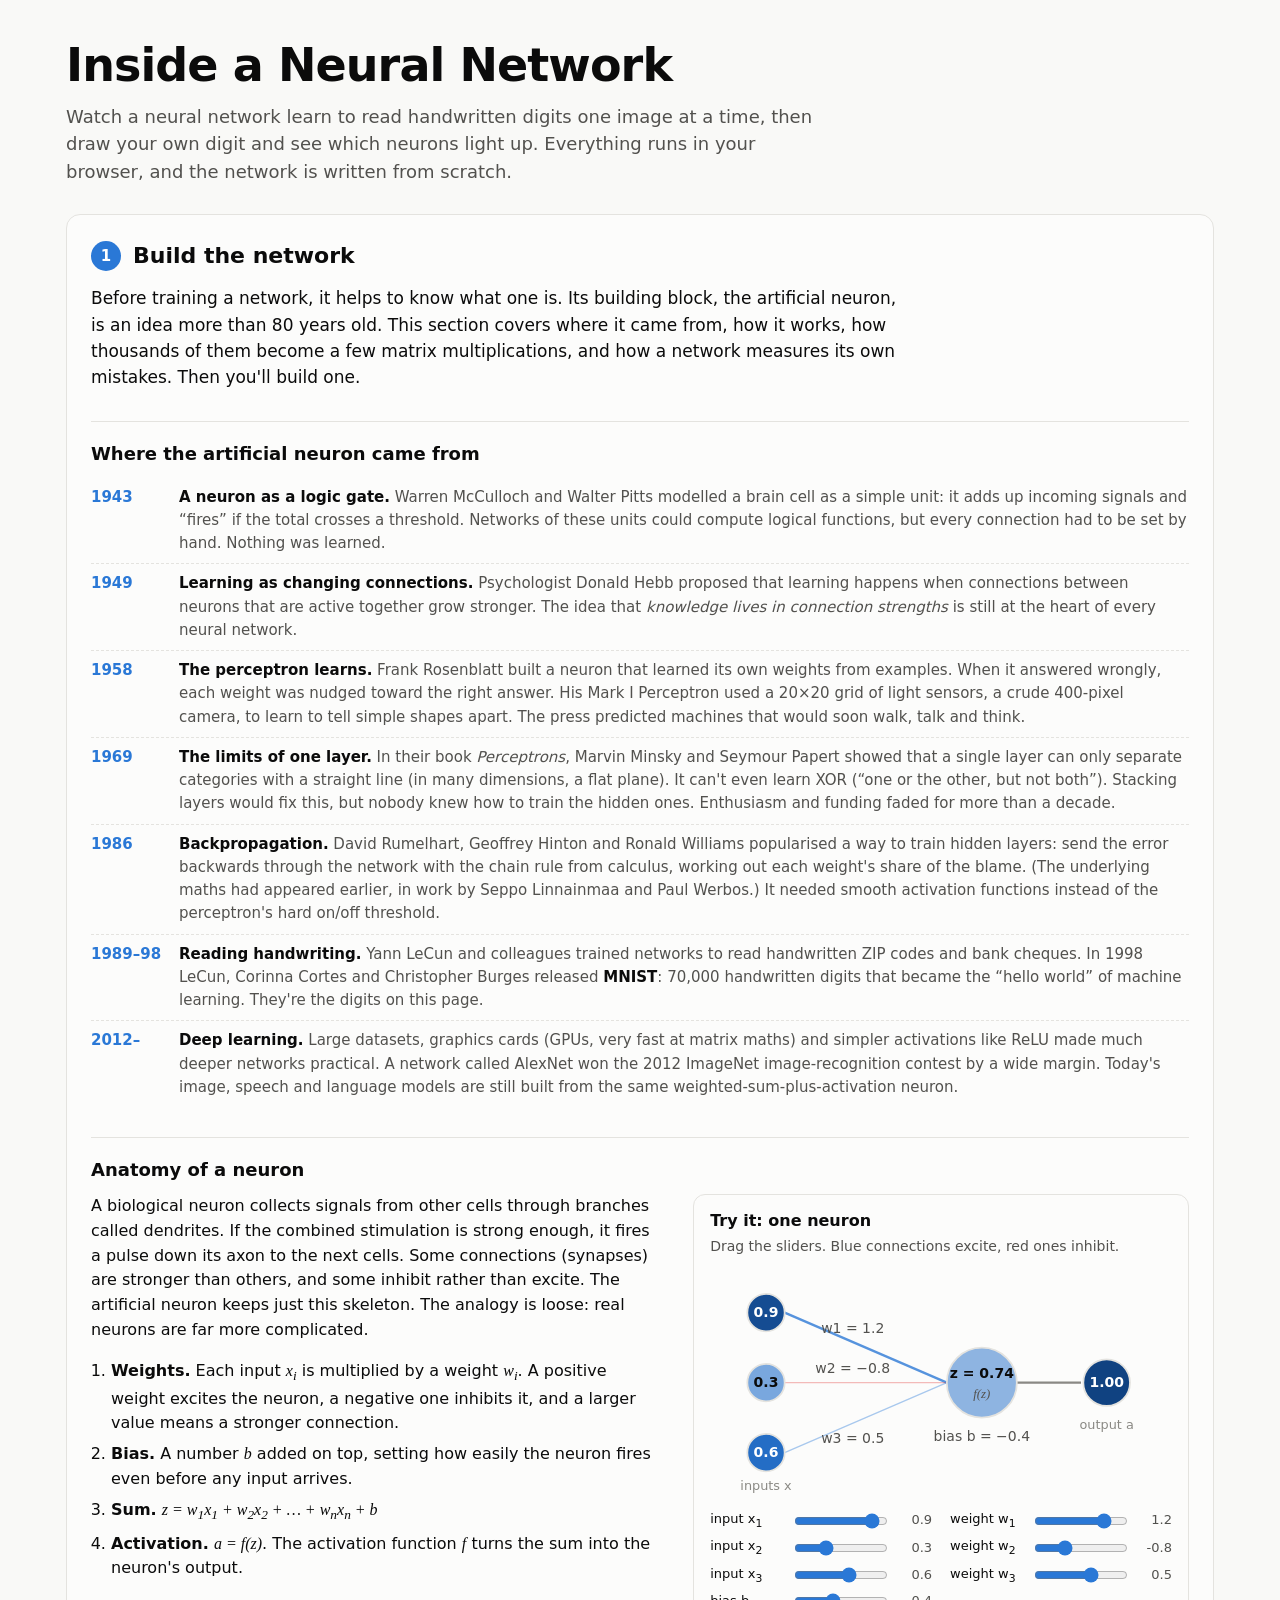
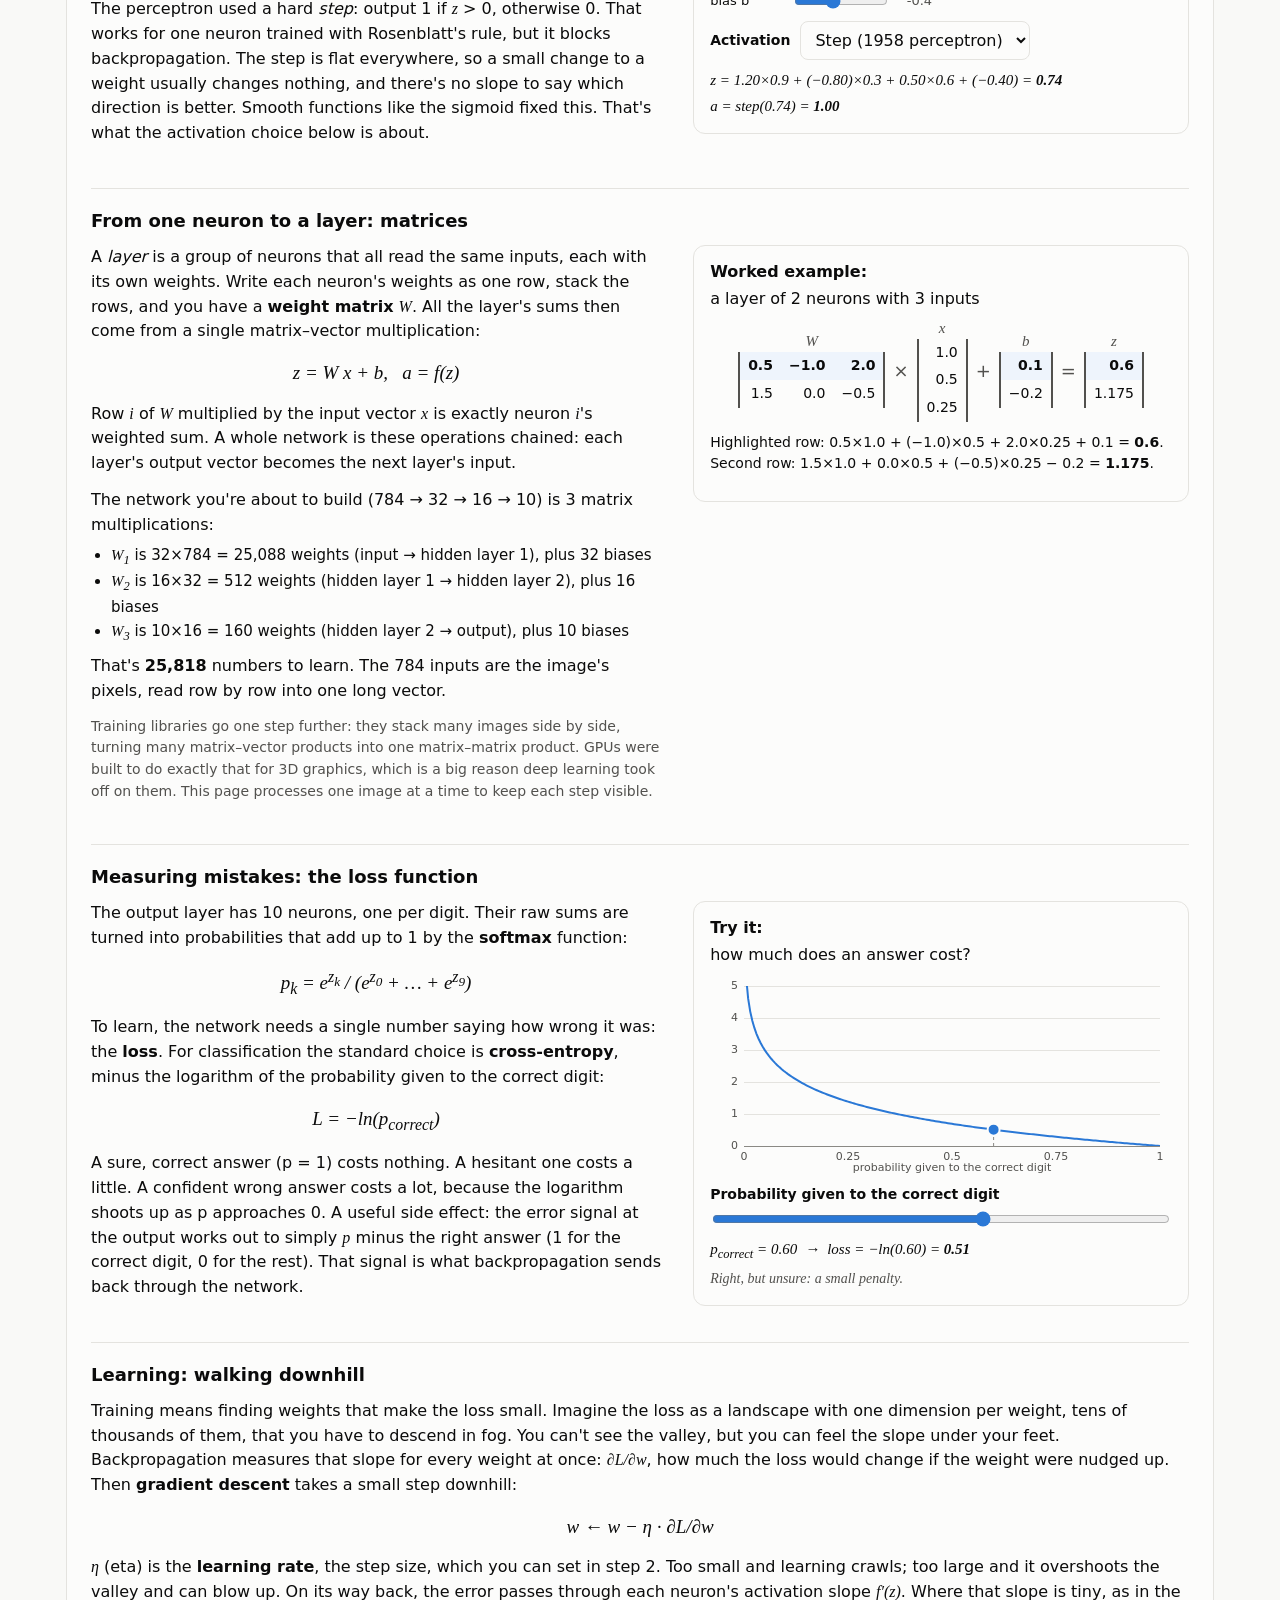
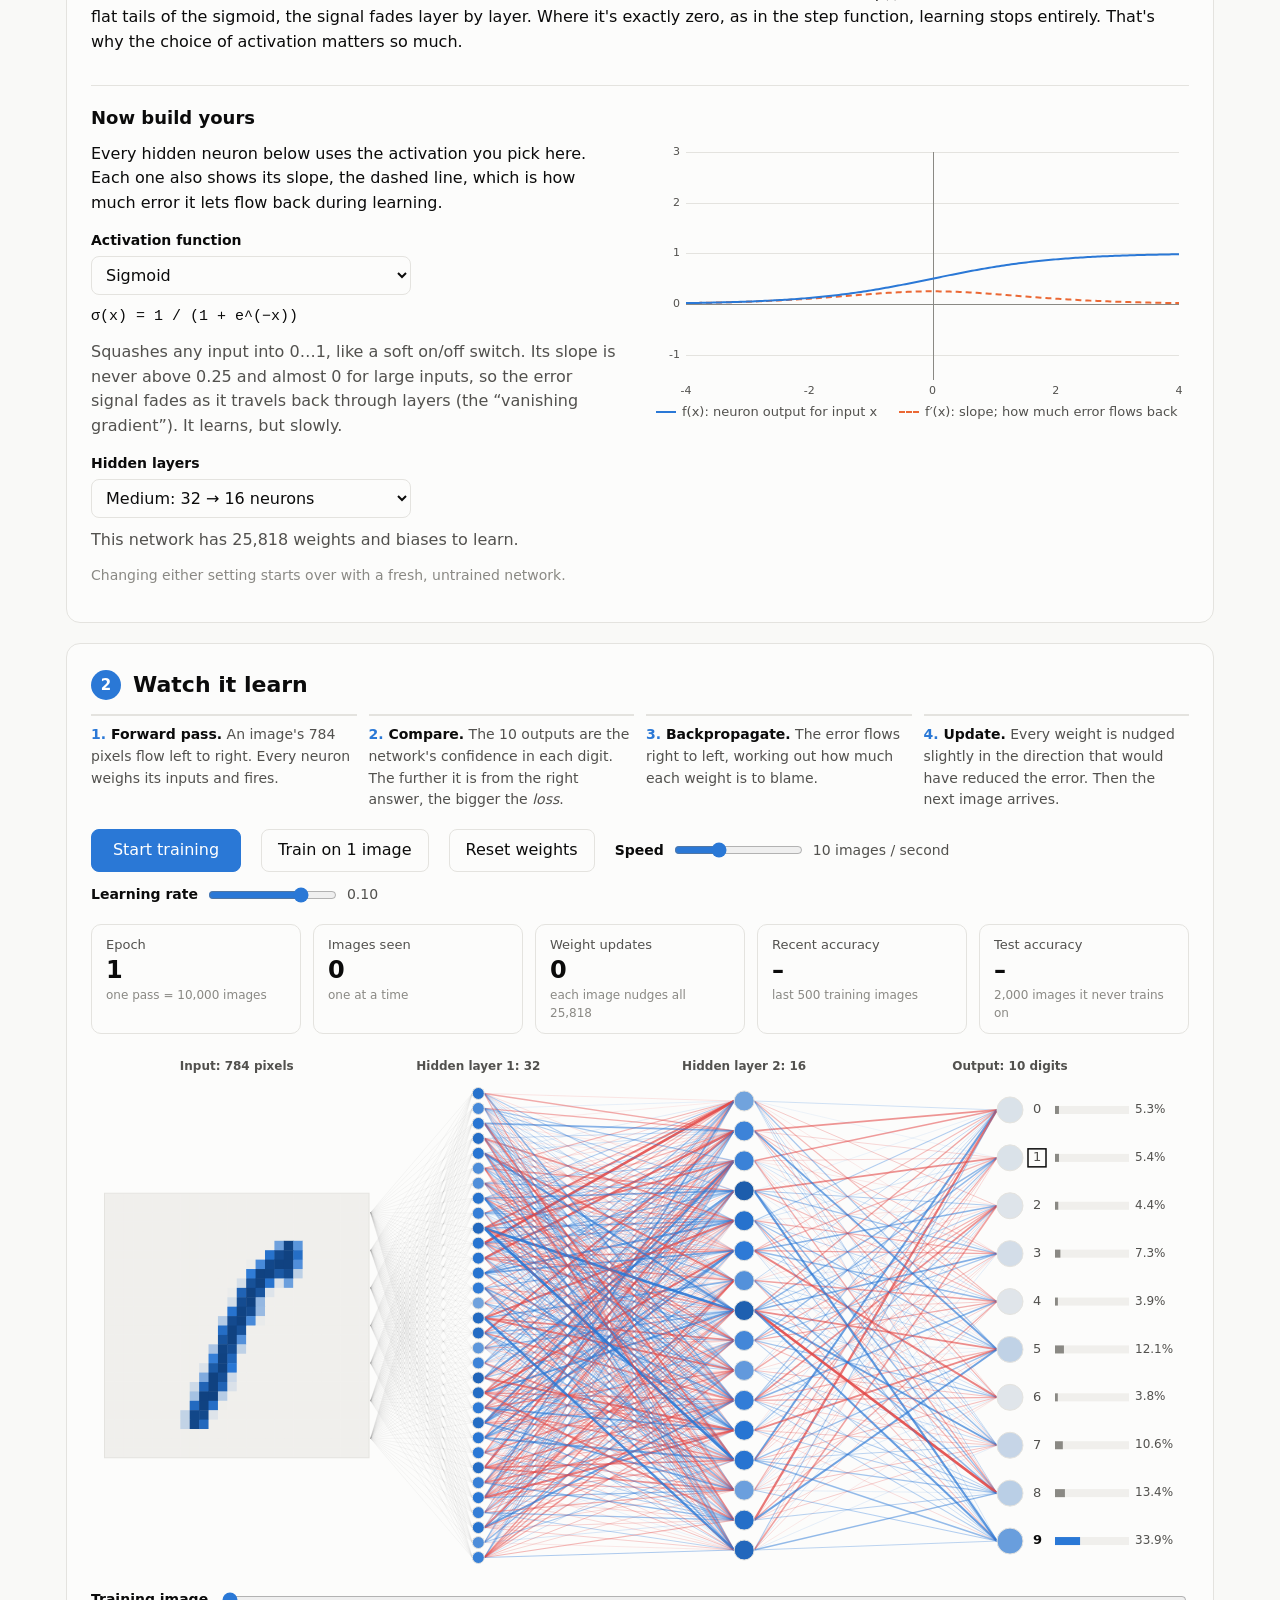
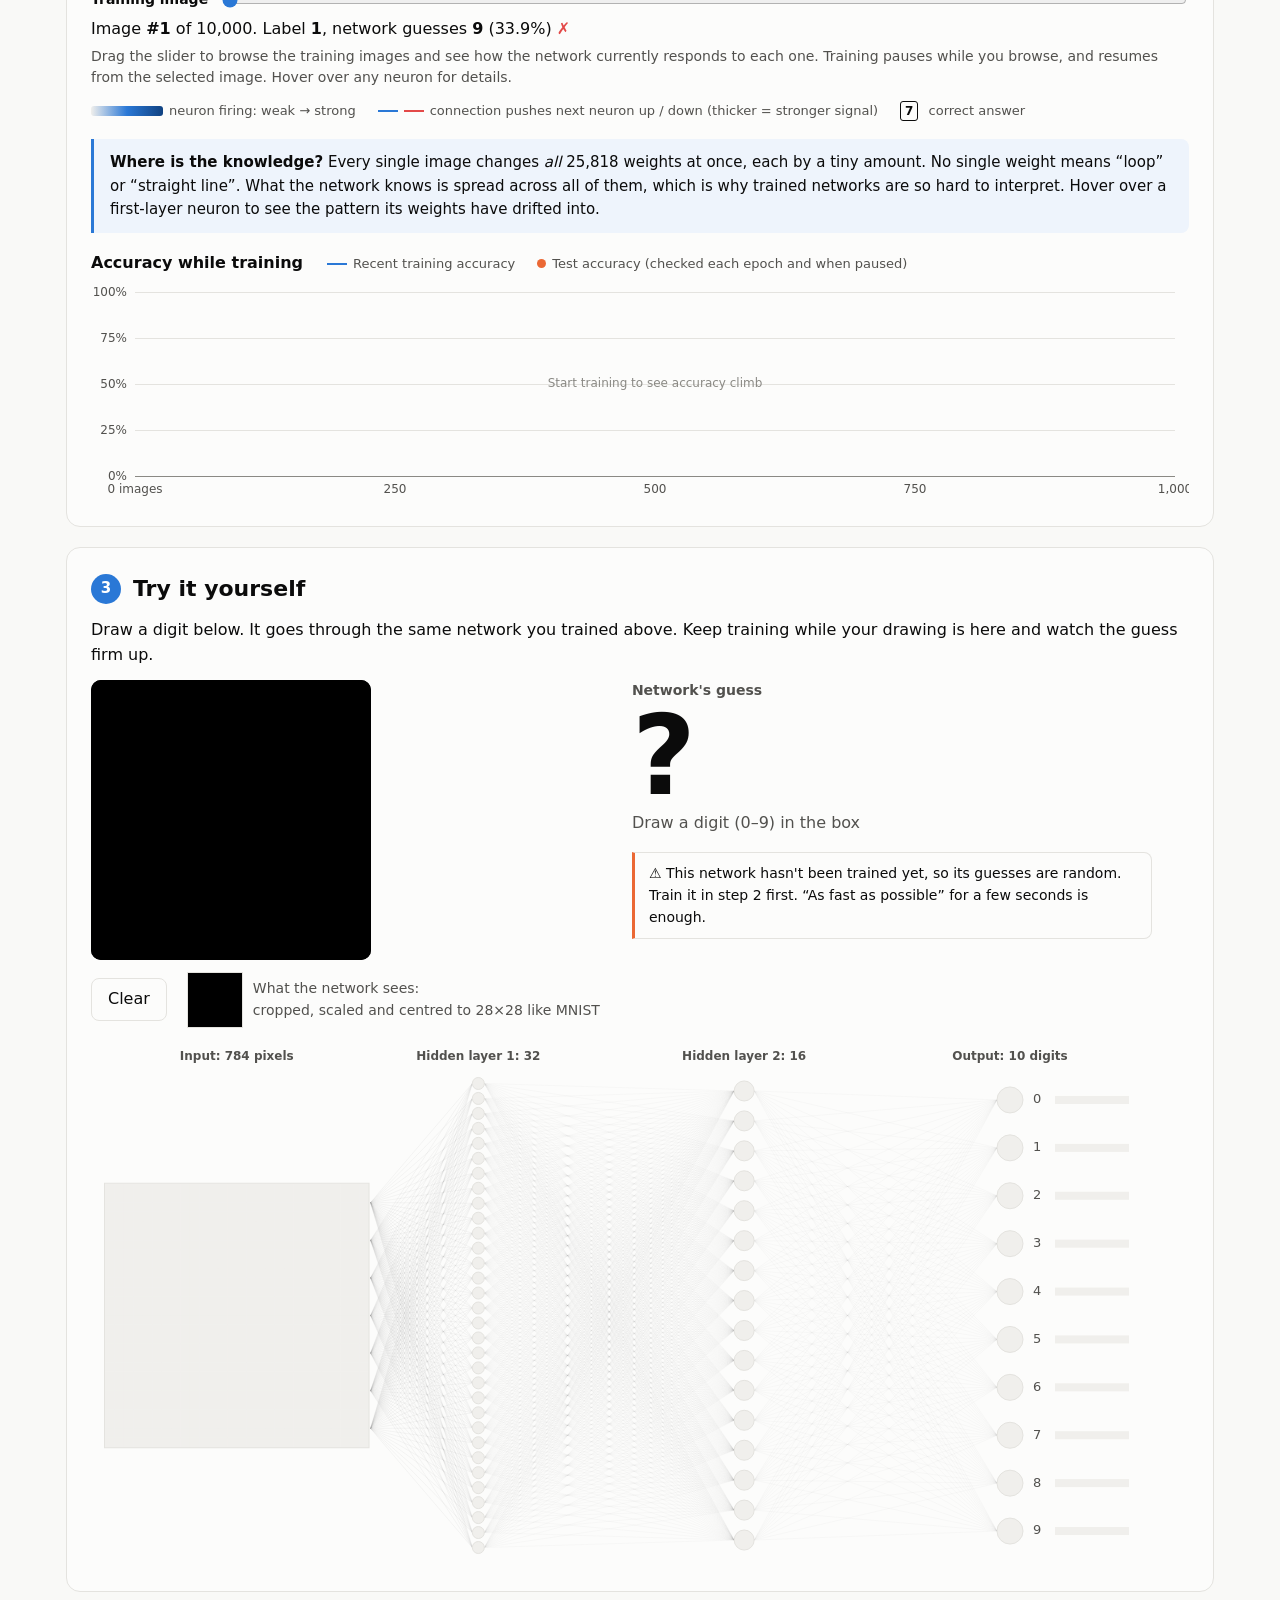
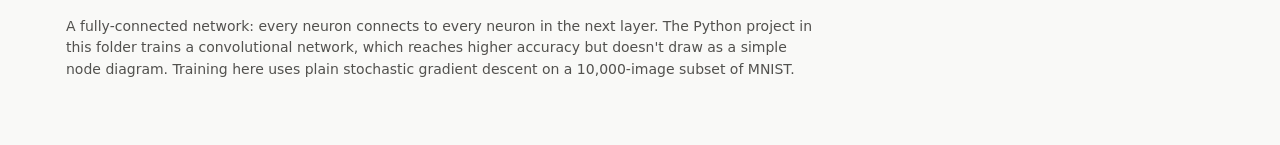
==== mnist-digits/web/index.html @ 99b22877 "Add MNIST digit classifier and interactive "Inside a Neural Network" page - NumPy-only CNN (hand-wri" ====
<!doctype html>
<html lang="en">
<head>
  <meta charset="utf-8">
  <meta name="viewport" content="width=device-width, initial-scale=1">
  <title>Inside a Neural Network</title>
  <meta name="description" content="Watch a neural network learn to read handwritten digits, explore activation functions, then draw your own digit and see which neurons light up.">
  <meta property="og:title" content="Inside a Neural Network">
  <meta property="og:description" content="An interactive walkthrough of how a neural network learns to recognise handwritten digits, running entirely in your browser.">
  <meta property="og:type" content="website">
  <meta name="theme-color" content="#f9f9f7" media="(prefers-color-scheme: light)">
  <meta name="theme-color" content="#0d0d0d" media="(prefers-color-scheme: dark)">
  <link rel="icon" href="favicon.svg" type="image/svg+xml">
  <link rel="stylesheet" href="style.css">
</head>
<body>
  <header class="hero">
    <h1>Inside a Neural Network</h1>
    <p class="lede">
      Watch a neural network learn to read handwritten digits one image at a time, then draw
      your own digit and see which neurons light up. Everything runs in your browser, and the
      network is written from scratch.
    </p>
    <p id="loading" class="loading" role="status">Loading 12,000 handwritten digits…</p>
    <noscript><p class="loading error">This page runs a neural network in your browser and needs JavaScript enabled.</p></noscript>
  </header>

  <main>
    <!-- 1. Build ------------------------------------------------------------>
    <section class="card" aria-labelledby="h-build">
      <h2 id="h-build"><span class="step">1</span>Build the network</h2>
      <p class="intro">
        Before training a network, it helps to know what one is. Its building block, the artificial
        neuron, is an idea more than 80 years old. This section covers where it came from, how it
        works, how thousands of them become a few matrix multiplications, and how a network measures
        its own mistakes. Then you'll build one.
      </p>

      <!-- History -->
      <h3>Where the artificial neuron came from</h3>
      <ol class="timeline">
        <li><span class="year">1943</span><div><strong>A neuron as a logic gate.</strong>
          Warren McCulloch and Walter Pitts modelled a brain cell as a simple unit: it adds up incoming
          signals and “fires” if the total crosses a threshold. Networks of these units could compute
          logical functions, but every connection had to be set by hand. Nothing was learned.</div></li>
        <li><span class="year">1949</span><div><strong>Learning as changing connections.</strong>
          Psychologist Donald Hebb proposed that learning happens when connections between neurons that
          are active together grow stronger. The idea that <em>knowledge lives in connection
          strengths</em> is still at the heart of every neural network.</div></li>
        <li><span class="year">1958</span><div><strong>The perceptron learns.</strong>
          Frank Rosenblatt built a neuron that learned its own weights from examples. When it answered
          wrongly, each weight was nudged toward the right answer. His Mark I Perceptron used a 20×20
          grid of light sensors, a crude 400-pixel camera, to learn to tell simple shapes apart.
          The press predicted machines that would soon walk, talk and think.</div></li>
        <li><span class="year">1969</span><div><strong>The limits of one layer.</strong>
          In their book <em>Perceptrons</em>, Marvin Minsky and Seymour Papert showed that a single
          layer can only separate categories with a straight line (in many dimensions, a flat plane).
          It can't even learn XOR (“one or the other, but not both”). Stacking layers would fix
          this, but nobody knew how to train the hidden ones. Enthusiasm and funding faded for
          more than a decade.</div></li>
        <li><span class="year">1986</span><div><strong>Backpropagation.</strong>
          David Rumelhart, Geoffrey Hinton and Ronald Williams popularised a way to train hidden layers:
          send the error backwards through the network with the chain rule from calculus, working
          out each weight's share of the blame. (The underlying maths had appeared earlier, in work
          by Seppo Linnainmaa and Paul Werbos.) It needed smooth activation functions instead of
          the perceptron's hard on/off threshold.</div></li>
        <li><span class="year">1989–98</span><div><strong>Reading handwriting.</strong>
          Yann LeCun and colleagues trained networks to read handwritten ZIP codes and bank cheques.
          In 1998 LeCun, Corinna Cortes and Christopher Burges released <strong>MNIST</strong>:
          70,000 handwritten digits that became the “hello world” of machine learning. They're the
          digits on this page.</div></li>
        <li><span class="year">2012–</span><div><strong>Deep learning.</strong>
          Large datasets, graphics cards (GPUs, very fast at matrix maths) and simpler activations like
          ReLU made much deeper networks practical. A network called AlexNet won the 2012 ImageNet
          image-recognition contest by a wide margin. Today's image, speech and language models are
          still built from the same weighted-sum-plus-activation neuron.</div></li>
      </ol>

      <!-- Anatomy -->
      <h3>Anatomy of a neuron</h3>
      <div class="two-col">
        <div>
          <p>
            A biological neuron collects signals from other cells through branches called dendrites.
            If the combined stimulation is strong enough, it fires a pulse down its axon to the next
            cells. Some connections (synapses) are stronger than others, and some inhibit rather than
            excite. The artificial neuron keeps just this skeleton. The analogy is loose: real neurons
            are far more complicated.
          </p>
          <ol class="parts">
            <li><strong>Weights.</strong> Each input <var>x<sub>i</sub></var> is multiplied by a weight
              <var>w<sub>i</sub></var>. A positive weight excites the neuron, a negative one inhibits it,
              and a larger value means a stronger connection.</li>
            <li><strong>Bias.</strong> A number <var>b</var> added on top, setting how easily the neuron
              fires even before any input arrives.</li>
            <li><strong>Sum.</strong> <span class="eq">z = w<sub>1</sub>x<sub>1</sub> + w<sub>2</sub>x<sub>2</sub> + … + w<sub>n</sub>x<sub>n</sub> + b</span></li>
            <li><strong>Activation.</strong> <span class="eq">a = f(z)</span>. The activation function
              <var>f</var> turns the sum into the neuron's output.</li>
          </ol>
          <p>
            The perceptron used a hard <em>step</em>: output 1 if <var>z</var> &gt; 0, otherwise 0.
            That works for one neuron trained with Rosenblatt's rule, but it blocks backpropagation.
            The step is flat everywhere, so a small change to a weight usually changes nothing, and
            there's no slope to say which direction is better. Smooth functions like the sigmoid
            fixed this. That's what the activation choice below is about.
          </p>
        </div>
        <figure class="lab" aria-labelledby="lab-title">
          <figcaption id="lab-title"><strong>Try it: one neuron</strong>
            <span class="muted small">Drag the sliders. Blue connections excite, red ones inhibit.</span></figcaption>
          <svg id="neuron-svg" viewBox="0 0 360 200" role="img" aria-label="Diagram of a single neuron with three inputs"></svg>
          <div class="lab-grid" id="lab-sliders"></div>
          <div class="field inline">
            <label for="lab-act">Activation</label>
            <select id="lab-act"></select>
          </div>
          <p class="eq lab-readout" id="lab-readout" aria-live="polite"></p>
        </figure>
      </div>

      <!-- Matrices -->
      <h3>From one neuron to a layer: matrices</h3>
      <div class="two-col">
        <div>
          <p>
            A <em>layer</em> is a group of neurons that all read the same inputs, each with its own
            weights. Write each neuron's weights as one row, stack the rows, and you have a
            <strong>weight matrix</strong> <var>W</var>. All the layer's sums then come from a single
            matrix–vector multiplication:
          </p>
          <p class="eq big">z = W x + b, &nbsp; a = f(z)</p>
          <p>
            Row <var>i</var> of <var>W</var> multiplied by the input vector <var>x</var> is exactly
            neuron <var>i</var>'s weighted sum. A whole network is these operations chained:
            each layer's output vector becomes the next layer's input.
          </p>
          <p id="layer-shapes"></p>
          <p class="muted small">
            Training libraries go one step further: they stack many images side by side, turning
            many matrix–vector products into one matrix–matrix product. GPUs were built to do
            exactly that for 3D graphics, which is a big reason deep learning took off on them.
            This page processes one image at a time to keep each step visible.
          </p>
        </div>
        <figure class="matrix-example" aria-label="Worked example of a matrix-vector multiplication">
          <figcaption><strong>Worked example:</strong> a layer of 2 neurons with 3 inputs</figcaption>
          <div class="matmul">
            <table class="mat"><caption>W</caption>
              <tr class="hl"><td>0.5</td><td>−1.0</td><td>2.0</td></tr>
              <tr><td>1.5</td><td>0.0</td><td>−0.5</td></tr></table>
            <span class="op">×</span>
            <table class="mat"><caption>x</caption>
              <tr><td>1.0</td></tr><tr><td>0.5</td></tr><tr><td>0.25</td></tr></table>
            <span class="op">+</span>
            <table class="mat"><caption>b</caption>
              <tr class="hl"><td>0.1</td></tr><tr><td>−0.2</td></tr></table>
            <span class="op">=</span>
            <table class="mat"><caption>z</caption>
              <tr class="hl"><td>0.6</td></tr><tr><td>1.175</td></tr></table>
          </div>
          <p class="small">
            Highlighted row: 0.5×1.0 + (−1.0)×0.5 + 2.0×0.25 + 0.1 = <strong>0.6</strong>.<br>
            Second row: 1.5×1.0 + 0.0×0.5 + (−0.5)×0.25 − 0.2 = <strong>1.175</strong>.
          </p>
        </figure>
      </div>

      <!-- Loss -->
      <h3>Measuring mistakes: the loss function</h3>
      <div class="two-col">
        <div>
          <p>
            The output layer has 10 neurons, one per digit. Their raw sums are turned into
            probabilities that add up to 1 by the <strong>softmax</strong> function:
          </p>
          <p class="eq big">p<sub>k</sub> = e<sup>z<sub>k</sub></sup> / (e<sup>z<sub>0</sub></sup> + … + e<sup>z<sub>9</sub></sup>)</p>
          <p>
            To learn, the network needs a single number saying how wrong it was: the
            <strong>loss</strong>. For classification the standard choice is
            <strong>cross-entropy</strong>, minus the logarithm of the probability given to the
            correct digit:
          </p>
          <p class="eq big">L = −ln(p<sub>correct</sub>)</p>
          <p>
            A sure, correct answer (p = 1) costs nothing. A hesitant one costs a little. A confident
            wrong answer costs a lot, because the logarithm shoots up as p approaches 0. A useful side
            effect: the error signal at the output works out to simply <var>p</var> minus the right answer
            (1 for the correct digit, 0 for the rest). That signal is what backpropagation sends back
            through the network.
          </p>
        </div>
        <figure class="lab">
          <figcaption><strong>Try it:</strong> how much does an answer cost?</figcaption>
          <canvas id="loss-canvas" aria-label="Plot of the loss as a function of the probability given to the correct digit"></canvas>
          <label class="slider-field wide" for="loss-p">Probability given to the correct digit
            <input type="range" id="loss-p" min="1" max="100" value="60">
          </label>
          <p class="eq lab-readout" id="loss-readout" aria-live="polite"></p>
        </figure>
      </div>

      <!-- Learning -->
      <h3>Learning: walking downhill</h3>
      <p>
        Training means finding weights that make the loss small. Imagine the loss as a landscape with
        one dimension per weight, tens of thousands of them, that you have to descend in fog. You can't see
        the valley, but you can feel the slope under your feet. Backpropagation measures that slope for
        every weight at once: <span class="eq">∂L/∂w</span>, how much the loss would change if the weight
        were nudged up. Then <strong>gradient descent</strong> takes a small step downhill:
      </p>
      <p class="eq big">w ← w − η · ∂L/∂w</p>
      <p>
        <var>η</var> (eta) is the <strong>learning rate</strong>, the step size, which you can set in step 2.
        Too small and learning crawls; too large and it overshoots the valley and can blow up.
        On its way back, the error passes through each neuron's activation slope
        <var>f′(z)</var>. Where that slope is tiny, as in the flat tails of the sigmoid, the signal fades
        layer by layer. Where it's exactly zero, as in the step function, learning stops entirely. That's
        why the choice of activation matters so much.
      </p>

      <h3>Now build yours</h3>
      <div class="setup-grid">
        <div>
          <p>
            Every hidden neuron below uses the activation you pick here. Each one also shows its slope,
            the dashed line, which is how much error it lets flow back during learning.
          </p>
          <div class="field">
            <label for="activation">Activation function</label>
            <select id="activation"></select>
          </div>
          <p id="act-formula" class="formula"></p>
          <p id="act-about" class="muted"></p>
          <div class="field">
            <label for="arch">Hidden layers</label>
            <select id="arch">
              <option value="16,16">Small: 16 → 16 neurons</option>
              <option value="32,16" selected>Medium: 32 → 16 neurons</option>
              <option value="64,32">Large: 64 → 32 neurons</option>
            </select>
          </div>
          <p id="param-count" class="muted"></p>
          <p class="note">Changing either setting starts over with a fresh, untrained network.</p>
        </div>
        <figure class="act-plot">
          <canvas id="act-canvas" aria-label="Plot of the selected activation function"></canvas>
          <figcaption class="legend">
            <span><i class="line-swatch s1"></i>f(x): neuron output for input x</span>
            <span><i class="line-swatch s2 dashed"></i>f′(x): slope; how much error flows back</span>
          </figcaption>
        </figure>
      </div>
    </section>

    <!-- 2. Train ------------------------------------------------------------>
    <section class="card" aria-labelledby="h-train">
      <h2 id="h-train"><span class="step">2</span>Watch it learn</h2>
      <ol class="steps">
        <li><strong>Forward pass.</strong> An image's 784 pixels flow left to right. Every neuron
          weighs its inputs and fires.</li>
        <li><strong>Compare.</strong> The 10 outputs are the network's confidence in each digit.
          The further it is from the right answer, the bigger the <em>loss</em>.</li>
        <li><strong>Backpropagate.</strong> The error flows right to left, working out how much
          each weight is to blame.</li>
        <li><strong>Update.</strong> Every weight is nudged slightly in the direction that
          would have reduced the error. Then the next image arrives.</li>
      </ol>

      <div class="toolbar">
        <button id="btn-train" class="primary" type="button">Start training</button>
        <button id="btn-step" type="button">Train on 1 image</button>
        <button id="btn-reset" type="button">Reset weights</button>
        <label class="slider-field">Speed
          <input type="range" id="speed" min="0" max="6" step="1" value="2">
          <output id="speed-out"></output>
        </label>
        <label class="slider-field">Learning rate
          <input type="range" id="lr" min="0" max="1000" step="1">
          <output id="lr-out"></output>
        </label>
      </div>

      <div class="stats">
        <div class="stat"><div class="label">Epoch</div><div class="value" id="st-epoch">1</div>
          <div class="sub" id="st-epoch-sub">one pass = 10,000 images</div></div>
        <div class="stat"><div class="label">Images seen</div><div class="value" id="st-seen">0</div>
          <div class="sub">one at a time</div></div>
        <div class="stat"><div class="label">Weight updates</div><div class="value" id="st-updates">0</div>
          <div class="sub" id="st-updates-sub"></div></div>
        <div class="stat"><div class="label">Recent accuracy</div><div class="value" id="st-recent">–</div>
          <div class="sub">last 500 training images</div></div>
        <div class="stat"><div class="label">Test accuracy</div><div class="value" id="st-test">–</div>
          <div class="sub">2,000 images it never trains on</div></div>
      </div>

      <div class="net-wrap">
        <canvas id="net-train" aria-label="Diagram of the network's neurons, coloured by activation"></canvas>
      </div>
      <div class="sample-bar">
        <label for="sample">Training image</label>
        <input type="range" id="sample" min="0" max="9999" value="0">
      </div>
      <p id="sample-info" class="sample-info" aria-live="polite"></p>
      <p class="muted small">
        Drag the slider to browse the training images and see how the network currently responds
        to each one. Training pauses while you browse, and resumes from the selected image.
        Hover over any neuron for details.
      </p>
      <div class="legend" id="net-legend"></div>

      <p class="callout">
        <strong>Where is the knowledge?</strong> Every single image changes <em>all</em>
        <span id="callout-params">the</span> weights at once, each by a tiny amount. No single
        weight means “loop” or “straight line”. What the network knows is spread across all of them,
        which is why trained networks are so hard to interpret. Hover over a first-layer neuron to
        see the pattern its weights have drifted into.
      </p>

      <figure class="chart">
        <figcaption>
          <strong>Accuracy while training</strong>
          <span class="legend">
            <span><i class="line-swatch s1"></i>Recent training accuracy</span>
            <span><i class="dot-swatch s2"></i>Test accuracy (checked each epoch and when paused)</span>
          </span>
        </figcaption>
        <canvas id="acc-chart" aria-label="Line chart of accuracy as training progresses"></canvas>
      </figure>
    </section>

    <!-- 3. Draw ------------------------------------------------------------->
    <section class="card" aria-labelledby="h-draw">
      <h2 id="h-draw"><span class="step">3</span>Try it yourself</h2>
      <p>
        Draw a digit below. It goes through the same network you trained above. Keep training
        while your drawing is here and watch the guess firm up.
      </p>
      <div class="draw-grid">
        <div class="pad-col">
          <canvas id="pad" width="280" height="280" aria-label="Drawing pad"></canvas>
          <div class="toolbar tight">
            <button id="btn-clear" type="button">Clear</button>
            <div class="preview">
              <canvas id="pad-preview" width="28" height="28"></canvas>
              <span class="muted small">What the network sees:<br>cropped, scaled and centred to 28×28 like MNIST</span>
            </div>
          </div>
        </div>
        <div class="result-col">
          <div class="guess" aria-live="polite">
            <div class="guess-label">Network's guess</div>
            <div class="guess-digit" id="guess-digit">?</div>
            <div class="guess-conf" id="guess-conf">Draw a digit (0–9) in the box</div>
          </div>
          <p id="draw-warning" class="warning" hidden></p>
        </div>
      </div>
      <div class="net-wrap">
        <canvas id="net-draw" aria-label="Diagram of the neurons activated by your drawing"></canvas>
      </div>
    </section>

    <footer class="muted small">
      A fully-connected network: every neuron connects to every neuron in the next layer.
      The Python project in this folder trains a convolutional network, which reaches
      higher accuracy but doesn't draw as a simple node diagram. Training here uses plain
      stochastic gradient descent on a 10,000-image subset of MNIST.
    </footer>
  </main>

  <div id="tooltip" class="tooltip" hidden></div>

  <script src="mnist-data.js"></script>
  <script src="nn.js"></script>
  <script src="viz.js"></script>
  <script src="explain.js"></script>
  <script src="app.js"></script>
</body>
</html>
---- mnist-digits/web/style.css ----
:root {
  color-scheme: light;
  --bg: #f9f9f7;
  --surface: #fcfcfb;
  --ink: #0b0b0b;
  --ink-2: #52514e;
  --muted: #8a8984;
  --border: #e4e3df;
  --neutral: #f0efec;      /* a neuron at zero */
  --pos: #2a78d6;          /* positive activation / weight */
  --pos-max: #104281;      /* strongest activation */
  --neg: #e34948;          /* negative activation / weight */
  --series-1: #2a78d6;
  --series-2: #eb6834;
  --tint: #eef4fc;
}
@media (prefers-color-scheme: dark) {
  :root:not([data-theme="light"]) {
    color-scheme: dark;
    --bg: #0d0d0d;
    --surface: #1a1a19;
    --ink: #f0efec;
    --ink-2: #c3c2b7;
    --muted: #8f8e88;
    --border: #33332f;
    --neutral: #383835;
    --pos: #3987e5;
    --pos-max: #b7d3f6;
    --neg: #e66767;
    --series-1: #3987e5;
    --series-2: #d95926;
    --tint: #1b2533;
  }
}
:root[data-theme="dark"] {
  color-scheme: dark;
  --bg: #0d0d0d; --surface: #1a1a19; --ink: #f0efec; --ink-2: #c3c2b7; --muted: #8f8e88;
  --border: #33332f; --neutral: #383835; --pos: #3987e5; --pos-max: #b7d3f6; --neg: #e66767;
  --series-1: #3987e5; --series-2: #d95926; --tint: #1b2533;
}

* { box-sizing: border-box; }
body {
  margin: 0;
  background: var(--bg);
  color: var(--ink);
  font: 16px/1.55 system-ui, -apple-system, "Segoe UI", Roboto, sans-serif;
}
.hero, main { max-width: 1180px; margin: 0 auto; padding-left: 16px; padding-right: 16px; }
.hero { padding-top: 40px; padding-bottom: 8px; }
h1 { font-size: clamp(30px, 4.5vw, 46px); line-height: 1.1; letter-spacing: -0.02em; margin: 0 0 12px; }
.lede { font-size: 18px; color: var(--ink-2); max-width: 760px; margin: 0; }
.loading { color: var(--ink-2); font-size: 15px; }
.loading.error { color: var(--neg); font-weight: 600; }
main { padding-bottom: 64px; transition: opacity .3s; }
body:not(.ready) main { opacity: .35; pointer-events: none; }

.card {
  background: var(--surface);
  border: 1px solid var(--border);
  border-radius: 14px;
  padding: 24px;
  margin: 20px 0;
}
h2 { font-size: 22px; margin: 0 0 12px; display: flex; align-items: center; }
.step {
  display: inline-grid; place-items: center; flex: none;
  width: 30px; height: 30px; border-radius: 50%;
  background: var(--pos); color: #fff; font-size: 15px; margin-right: 12px;
}
p { margin: 0 0 12px; }
.muted { color: var(--ink-2); }
.small { font-size: 14px; }
.note { font-size: 14px; color: var(--muted); }
.formula { font-family: ui-monospace, "Cascadia Mono", Consolas, monospace; font-size: 15px; }

/* ---- explainer ---- */
.intro { font-size: 17px; max-width: 820px; }
h3 { font-size: 18px; margin: 30px 0 10px; padding-top: 18px; border-top: 1px solid var(--border); }
var { font-style: italic; font-family: Georgia, "Times New Roman", serif; }
.eq { font-family: Georgia, "Times New Roman", serif; font-style: italic; white-space: nowrap; }
.eq.big { font-size: 19px; text-align: center; margin: 14px 0; white-space: normal; }
.two-col { display: grid; grid-template-columns: minmax(0, 1.15fr) minmax(0, 1fr); gap: 32px; align-items: start; }

.timeline { list-style: none; padding: 0; margin: 0; }
.timeline li { display: grid; grid-template-columns: 74px minmax(0, 1fr); gap: 14px; padding: 8px 0; font-size: 15px; color: var(--ink-2); }
.timeline li + li { border-top: 1px dashed var(--border); }
.timeline strong { color: var(--ink); }
.timeline .year { font-weight: 700; color: var(--pos); font-variant-numeric: tabular-nums; }

.parts { padding-left: 20px; }
.parts li { margin-bottom: 6px; }

.lab, .matrix-example { margin: 0; border: 1px solid var(--border); border-radius: 12px; padding: 14px 16px; }
.lab figcaption, .matrix-example figcaption { display: flex; flex-direction: column; gap: 2px; margin-bottom: 8px; }
#neuron-svg { width: 100%; max-width: 420px; display: block; margin: 0 auto; }
#neuron-svg .syn { stroke-linecap: round; }
#neuron-svg .syn.pos { stroke: var(--pos); }
#neuron-svg .syn.neg { stroke: var(--neg); }
#neuron-svg .axon { stroke: var(--muted); stroke-width: 2; }
#neuron-svg .node { stroke: var(--border); stroke-width: 1.5; }
#neuron-svg .node-text { font: 600 12px system-ui, sans-serif; fill: var(--ink); }
#neuron-svg .node-text.on-dark { fill: #fff; }
#neuron-svg .node-sub { font: italic 11px Georgia, serif; fill: var(--ink-2); }
#neuron-svg .w-text { font: 12px system-ui, sans-serif; fill: var(--ink-2); }
#neuron-svg .caption { font: 11px system-ui, sans-serif; fill: var(--muted); }
.lab-grid { display: grid; grid-template-columns: repeat(2, minmax(0, 1fr)); gap: 4px 18px; margin: 10px 0; }
.lab-slider { display: grid; grid-template-columns: 74px minmax(0, 1fr) 34px; align-items: center; gap: 8px; font-size: 13px; }
.lab-slider output { text-align: right; font-variant-numeric: tabular-nums; color: var(--ink-2); }
.lab-slider input { min-width: 0; }
.field.inline { flex-direction: row; align-items: center; gap: 10px; margin: 6px 0; }
.lab-readout { white-space: normal; font-size: 15px; margin: 8px 0 0; line-height: 1.7; }
.slider-field.wide { display: flex; flex-direction: column; align-items: stretch; gap: 4px; margin-top: 8px; }
#loss-canvas { width: 100%; display: block; }

.matmul { display: flex; align-items: center; justify-content: center; gap: 8px; flex-wrap: wrap; margin: 6px 0 10px; }
.mat { border-collapse: collapse; border-left: 2px solid var(--ink-2); border-right: 2px solid var(--ink-2); font-variant-numeric: tabular-nums; }
.mat caption { font: italic 15px Georgia, serif; color: var(--ink-2); padding-bottom: 2px; }
.mat td { padding: 3px 8px; text-align: right; font-size: 14px; }
.mat tr.hl td { background: var(--tint); font-weight: 700; }
.op { font-size: 18px; color: var(--ink-2); }
.shapes { margin: 6px 0 8px; padding-left: 20px; font-size: 15px; }

.setup-grid { display: grid; grid-template-columns: minmax(0, 1fr) minmax(0, 1fr); gap: 32px; align-items: start; }
.field { display: flex; flex-direction: column; gap: 4px; margin: 14px 0 10px; max-width: 320px; }
.field label { font-size: 14px; font-weight: 600; }
select, button { font: inherit; color: var(--ink); }
select {
  padding: 8px 10px; border-radius: 8px; border: 1px solid var(--border); background: var(--surface);
}
button {
  padding: 8px 16px; border-radius: 8px; border: 1px solid var(--border);
  background: var(--surface); cursor: pointer; font-weight: 500;
}
button:hover { border-color: var(--muted); }
button.primary { background: var(--pos); border-color: var(--pos); color: #fff; min-width: 150px; }
button:focus-visible, select:focus-visible, input:focus-visible { outline: 2px solid var(--pos); outline-offset: 2px; }
input[type="range"] { accent-color: var(--pos); }

.act-plot { margin: 0; }
.act-plot canvas { width: 100%; display: block; }

.steps {
  display: grid; grid-template-columns: repeat(4, minmax(0, 1fr)); gap: 12px;
  padding: 0; margin: 0 0 8px; list-style: none; counter-reset: step;
}
.steps li {
  counter-increment: step; font-size: 14px; color: var(--ink-2);
  border-top: 2px solid var(--border); padding-top: 8px;
}
.steps li::before { content: counter(step) ". "; font-weight: 700; color: var(--pos); }
.steps strong { color: var(--ink); }

.toolbar { display: flex; flex-wrap: wrap; gap: 12px 20px; align-items: center; margin: 18px 0; }
.toolbar.tight { margin: 12px 0 0; }
.slider-field { display: flex; align-items: center; gap: 8px; font-size: 14px; font-weight: 600; }
.slider-field output { font-weight: 400; color: var(--ink-2); min-width: 9.5em; font-variant-numeric: tabular-nums; }

.stats { display: grid; grid-template-columns: repeat(auto-fit, minmax(160px, 1fr)); gap: 12px; margin-bottom: 16px; }
.stat { border: 1px solid var(--border); border-radius: 10px; padding: 10px 14px; }
.stat .label { font-size: 13px; color: var(--ink-2); }
.stat .value { font-size: 24px; font-weight: 650; font-variant-numeric: tabular-nums; line-height: 1.3; }
.stat .sub { font-size: 12px; color: var(--muted); }

.net-wrap canvas { width: 100%; display: block; }
.sample-bar { display: flex; align-items: center; gap: 12px; margin-top: 12px; font-size: 14px; font-weight: 600; }
.sample-bar input { flex: 1; min-width: 0; }
.sample-info { font-variant-numeric: tabular-nums; margin: 6px 0 4px; min-height: 1.55em; }
.sample-info .ok { color: var(--pos); font-weight: 700; }
.sample-info .bad { color: var(--neg); font-weight: 700; }

.legend { display: flex; flex-wrap: wrap; gap: 6px 22px; font-size: 13px; color: var(--ink-2); align-items: center; }
.legend span { display: inline-flex; align-items: center; gap: 6px; }
.ramp { display: inline-block; width: 72px; height: 10px; border-radius: 3px; }
.ramp.pos { background: linear-gradient(90deg, var(--neutral), var(--pos), var(--pos-max)); }
.ramp.neg { background: linear-gradient(90deg, var(--neutral), var(--neg)); }
.line-swatch { display: inline-block; width: 20px; height: 0; border-top: 2px solid; }
.line-swatch.s1 { border-color: var(--series-1); }
.line-swatch.s2 { border-color: var(--series-2); }
.line-swatch.dashed { border-top-style: dashed; }
.line-swatch.neg { border-color: var(--neg); }
.dot-swatch { display: inline-block; width: 9px; height: 9px; border-radius: 50%; }
.dot-swatch.s2 { background: var(--series-2); }
.boxed { border: 1.5px solid var(--ink); border-radius: 3px; padding: 0 4px; font-size: 12px; color: var(--ink); }

.callout {
  margin: 18px 0; padding: 12px 16px; border-left: 3px solid var(--pos);
  background: var(--tint); border-radius: 0 8px 8px 0; font-size: 15px;
}

.chart { margin: 8px 0 0; }
.chart figcaption { display: flex; flex-wrap: wrap; gap: 6px 24px; align-items: center; margin-bottom: 6px; }
.chart canvas { width: 100%; display: block; }

.draw-grid { display: grid; grid-template-columns: auto minmax(0, 1fr); gap: 32px; align-items: start; margin-bottom: 12px; }
#pad {
  width: 280px; max-width: 100%; aspect-ratio: 1; display: block;
  background: #000; border-radius: 10px; touch-action: none; cursor: crosshair;
}
.preview { display: flex; align-items: center; gap: 10px; }
#pad-preview { width: 56px; height: 56px; image-rendering: pixelated; border: 1px solid var(--border); background: #000; flex: none; }
.guess-label { font-size: 14px; color: var(--ink-2); font-weight: 600; }
.guess-digit { font-size: 110px; font-weight: 750; line-height: 1; font-variant-numeric: tabular-nums; }
.guess-conf { font-size: 16px; color: var(--ink-2); }
.warning {
  margin-top: 16px; padding: 10px 14px; border: 1px solid var(--border); border-left: 3px solid var(--series-2);
  border-radius: 0 8px 8px 0; font-size: 14px; max-width: 520px;
}

footer { margin-top: 24px; max-width: 760px; }

.tooltip {
  position: fixed; z-index: 10; pointer-events: none;
  background: var(--surface); color: var(--ink);
  border: 1px solid var(--border); border-radius: 8px;
  padding: 8px 10px; font-size: 13px; line-height: 1.45; max-width: 270px;
  box-shadow: 0 6px 20px rgba(0, 0, 0, .14);
}
.tooltip img { display: block; width: 112px; height: 112px; image-rendering: pixelated; margin: 6px 0 4px; border-radius: 3px; }
.tooltip .muted { font-size: 12px; }
.tooltip .spaced { margin-top: 6px; }

@media (max-width: 820px) {
  .setup-grid, .draw-grid, .two-col { grid-template-columns: minmax(0, 1fr); }
  .lab-grid { grid-template-columns: minmax(0, 1fr); }
  .timeline li { grid-template-columns: 64px minmax(0, 1fr); }
  .steps { grid-template-columns: repeat(2, minmax(0, 1fr)); }
  .card { padding: 18px 16px; }
}
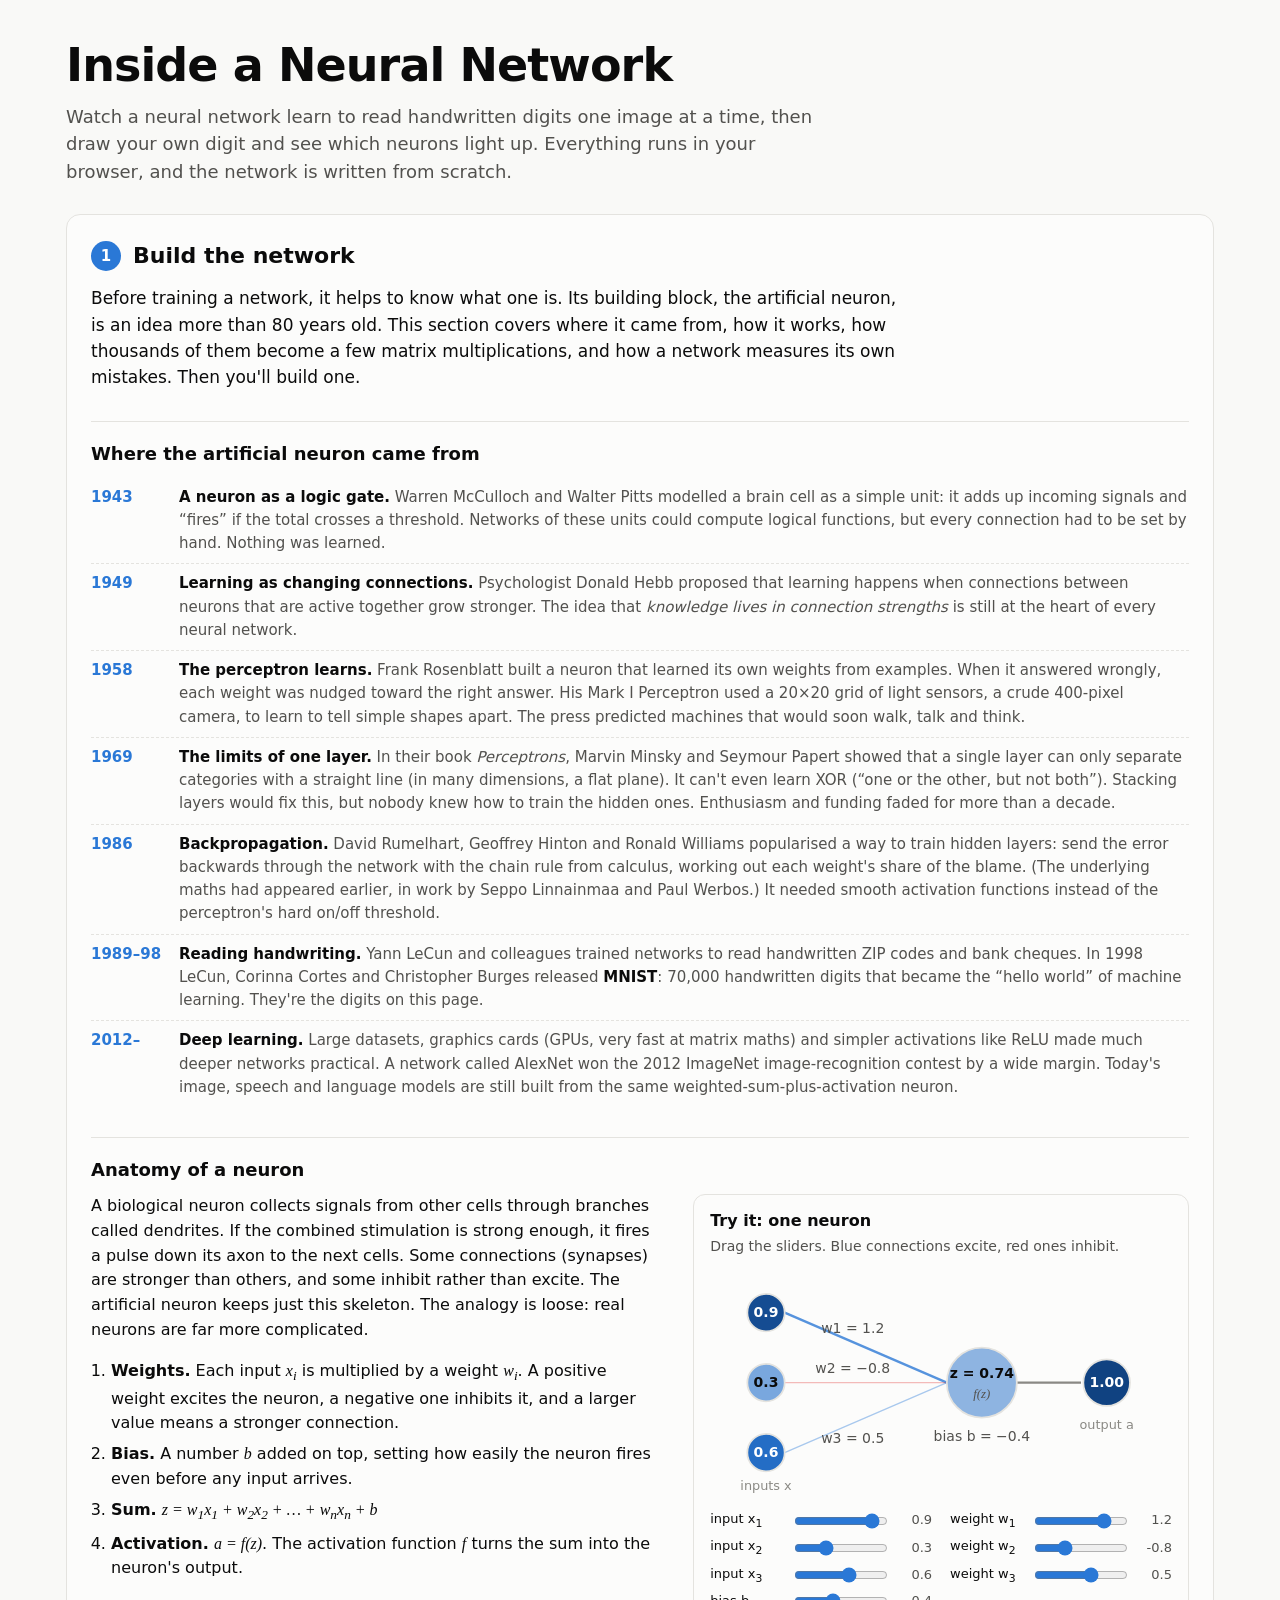
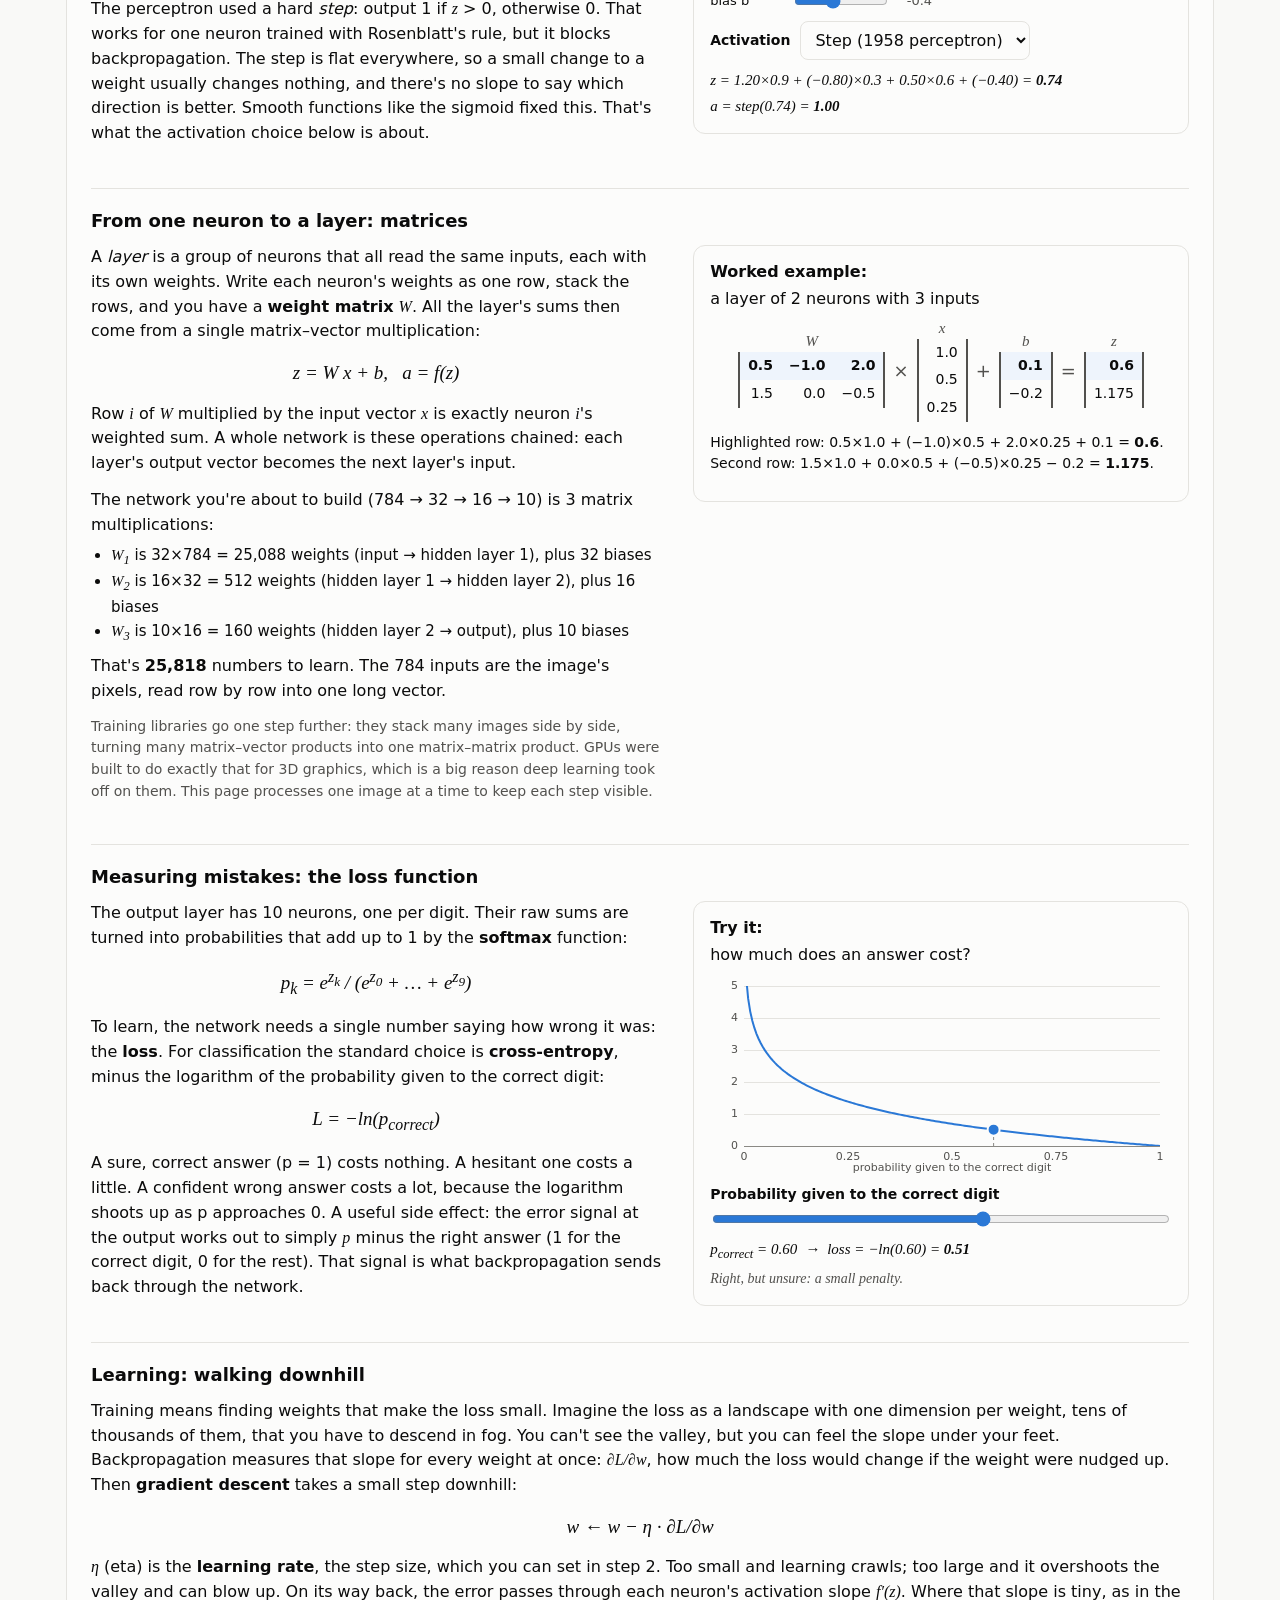
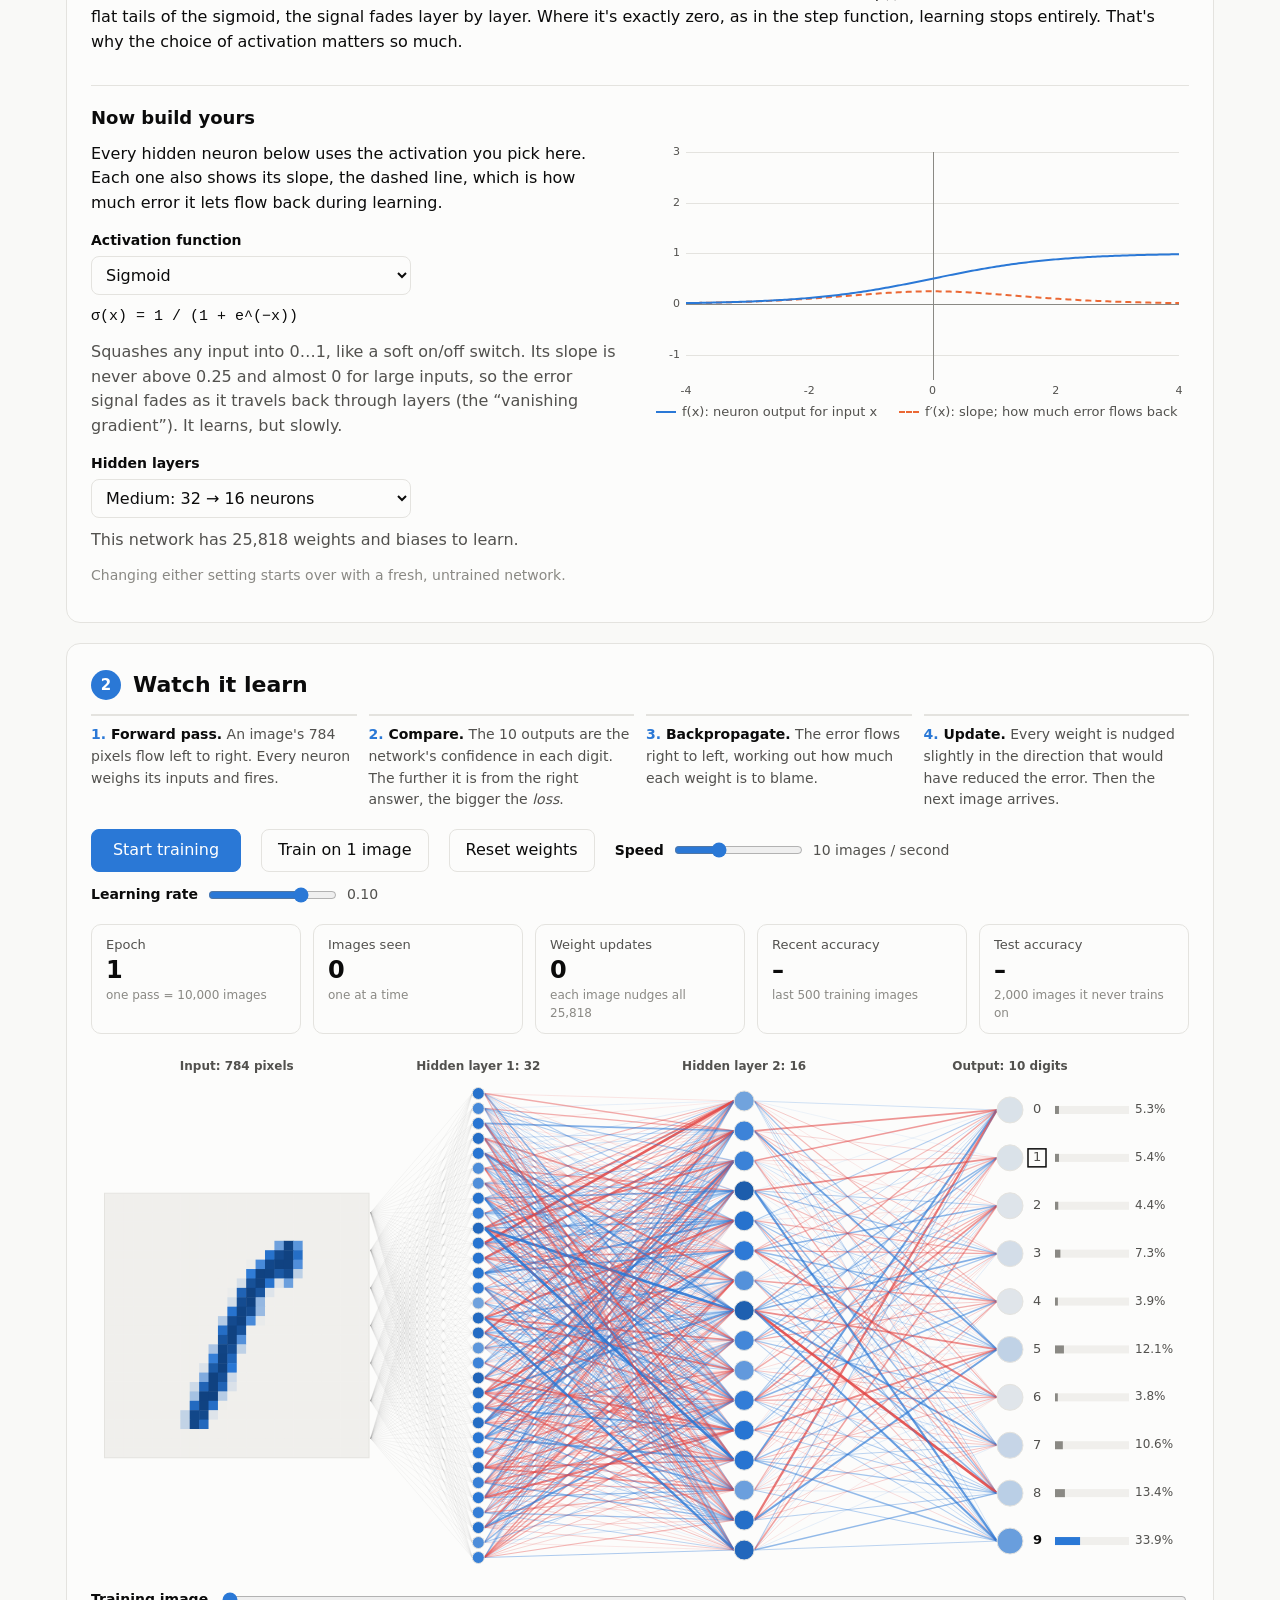
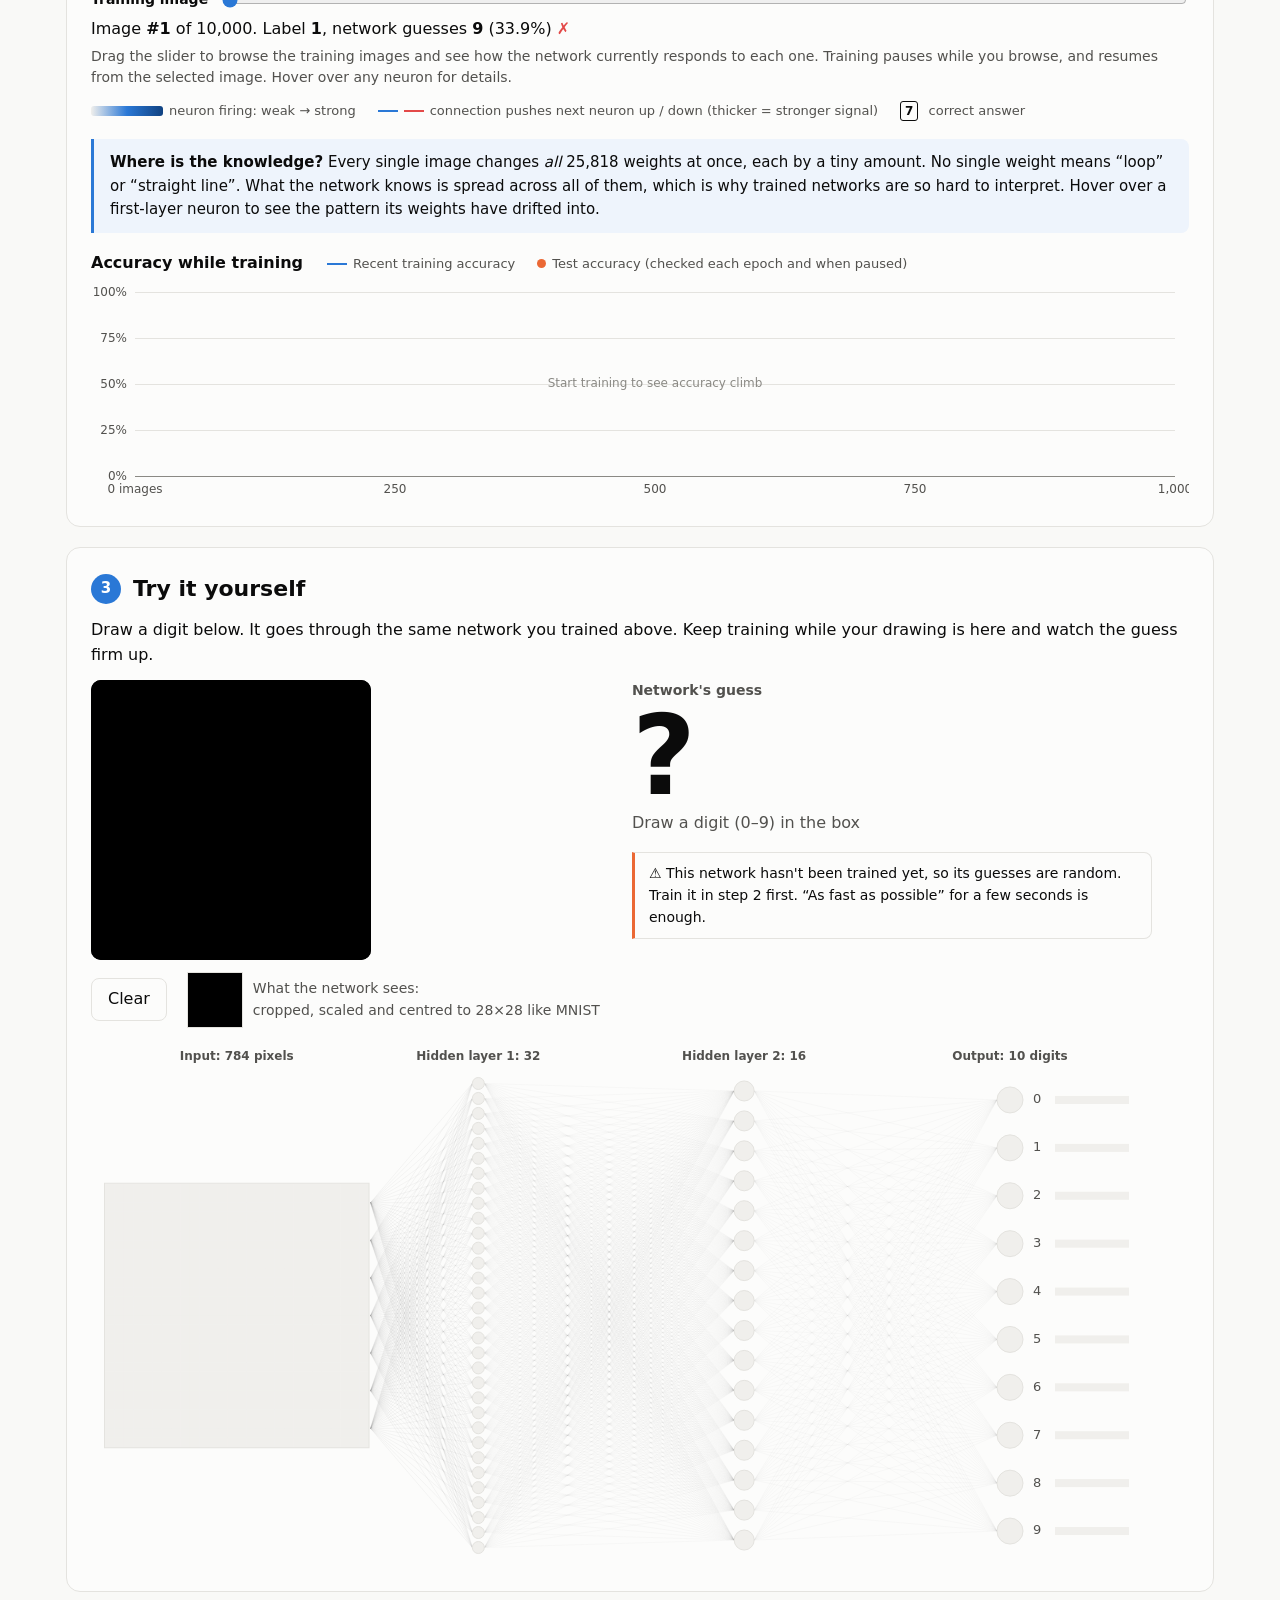
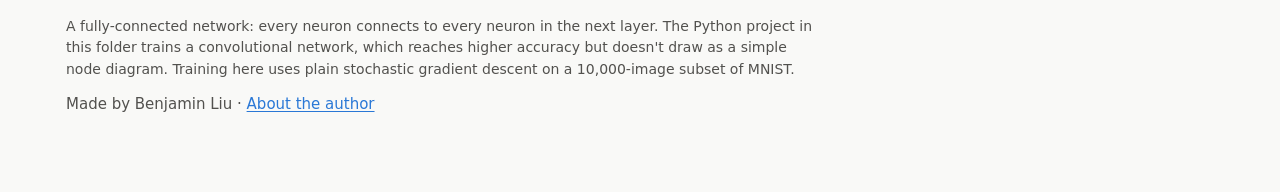
==== commit 8762d4a7: "Add author page and deploy multiple HTML pages - New web/author.html: short summary, skills and cont" ====
--- a/mnist-digits/web/index.html
+++ b/mnist-digits/web/index.html
@@ -365,6 +365,7 @@
       The Python project in this folder trains a convolutional network, which reaches
       higher accuracy but doesn't draw as a simple node diagram. Training here uses plain
       stochastic gradient descent on a 10,000-image subset of MNIST.
+      <p class="author-link">Made by Benjamin Liu · <a href="author.html">About the author</a></p>
     </footer>
   </main>
 
--- a/mnist-digits/web/style.css
+++ b/mnist-digits/web/style.css
@@ -208,6 +208,25 @@
 }
 
 footer { margin-top: 24px; max-width: 760px; }
+footer .author-link { margin-top: 12px; font-size: 15px; }
+
+/* ---- links + author page ---- */
+a { color: var(--pos); text-underline-offset: 2px; }
+a:hover { text-decoration-thickness: 2px; }
+.back { margin: 0 0 18px; font-size: 15px; }
+.author-page main { max-width: 820px; }
+.author-page .hero { max-width: 820px; }
+.author-page .card p { max-width: 70ch; }
+.skills { display: grid; grid-template-columns: max-content minmax(0, 1fr); gap: 8px 20px; margin: 0; }
+.skills dt { font-weight: 600; }
+.skills dd { margin: 0; color: var(--ink-2); }
+.contact { list-style: none; padding: 0; margin: 0; display: grid; gap: 10px; }
+.contact li { display: flex; gap: 14px; align-items: baseline; flex-wrap: wrap; }
+.contact-label { width: 64px; font-size: 14px; font-weight: 600; color: var(--ink-2); }
+@media (max-width: 520px) {
+  .skills { grid-template-columns: minmax(0, 1fr); gap: 2px; }
+  .skills dd { margin-bottom: 8px; }
+}
 
 .tooltip {
   position: fixed; z-index: 10; pointer-events: none;
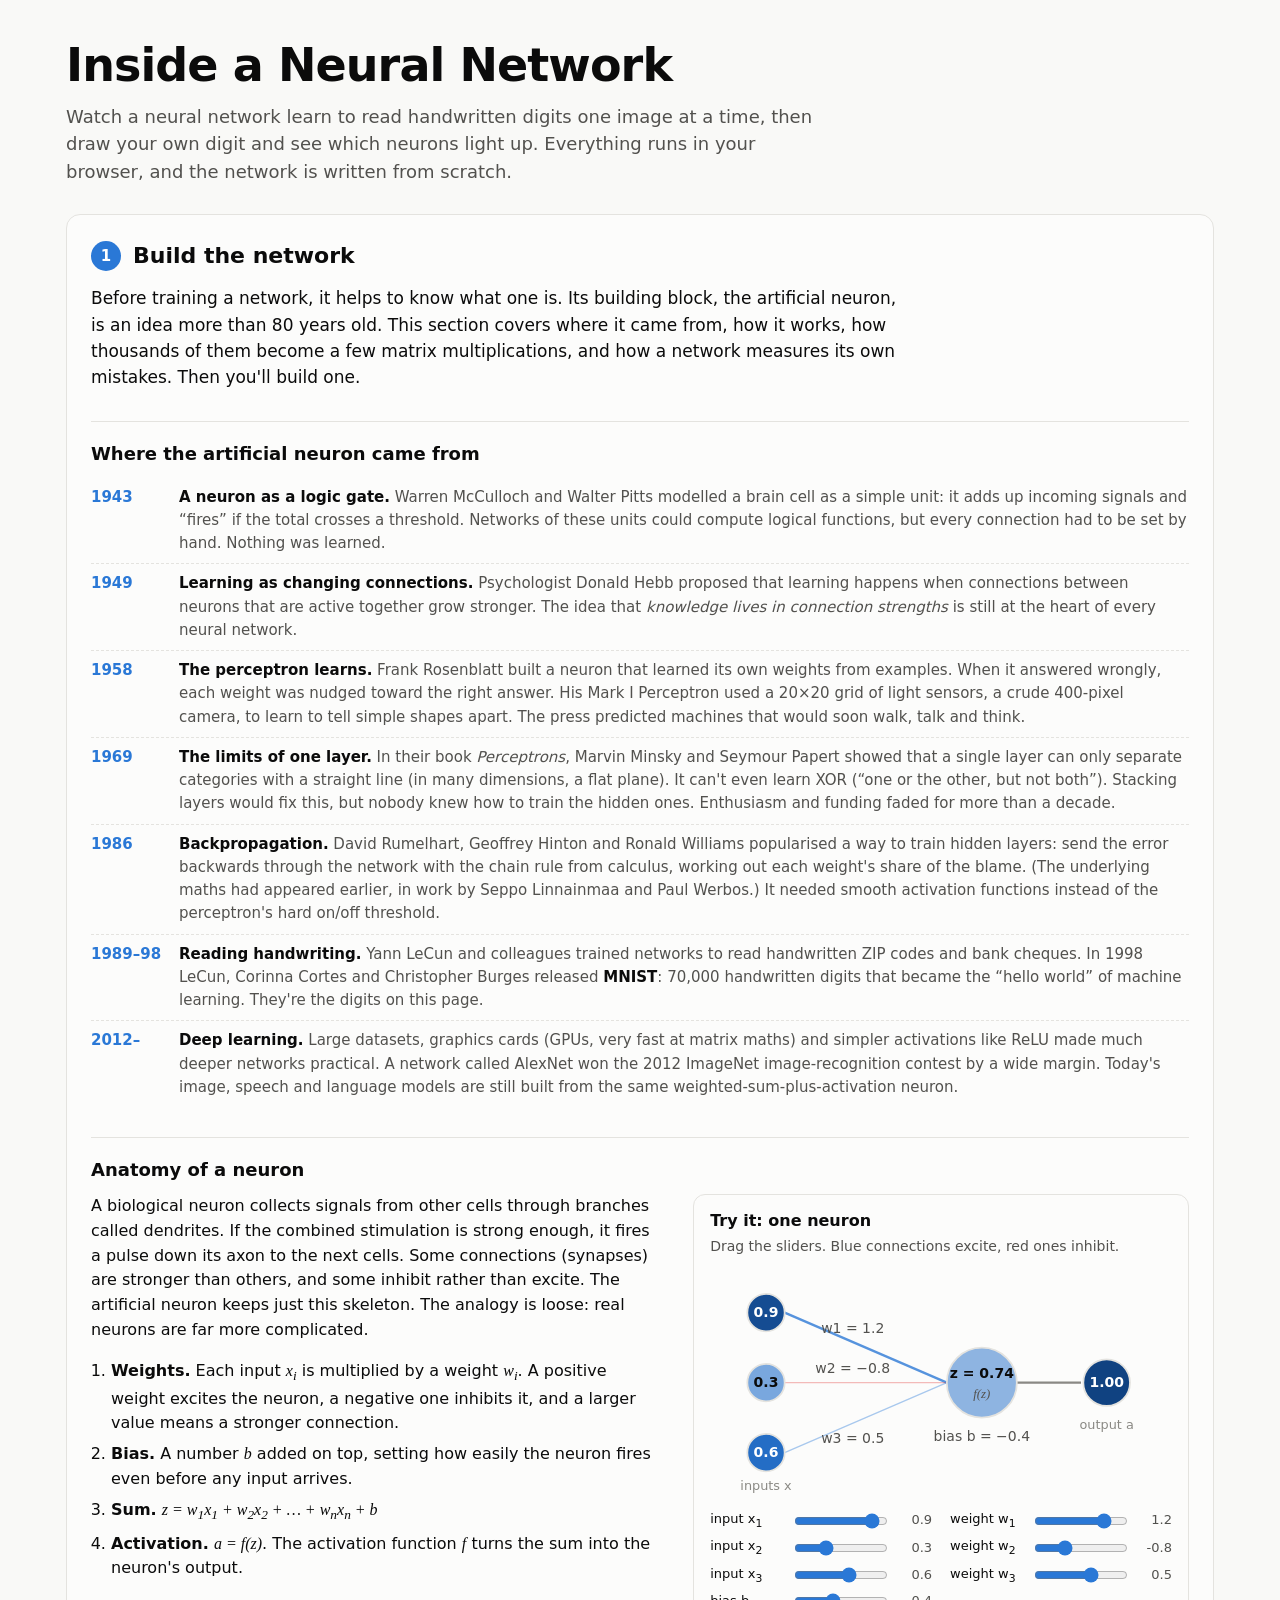
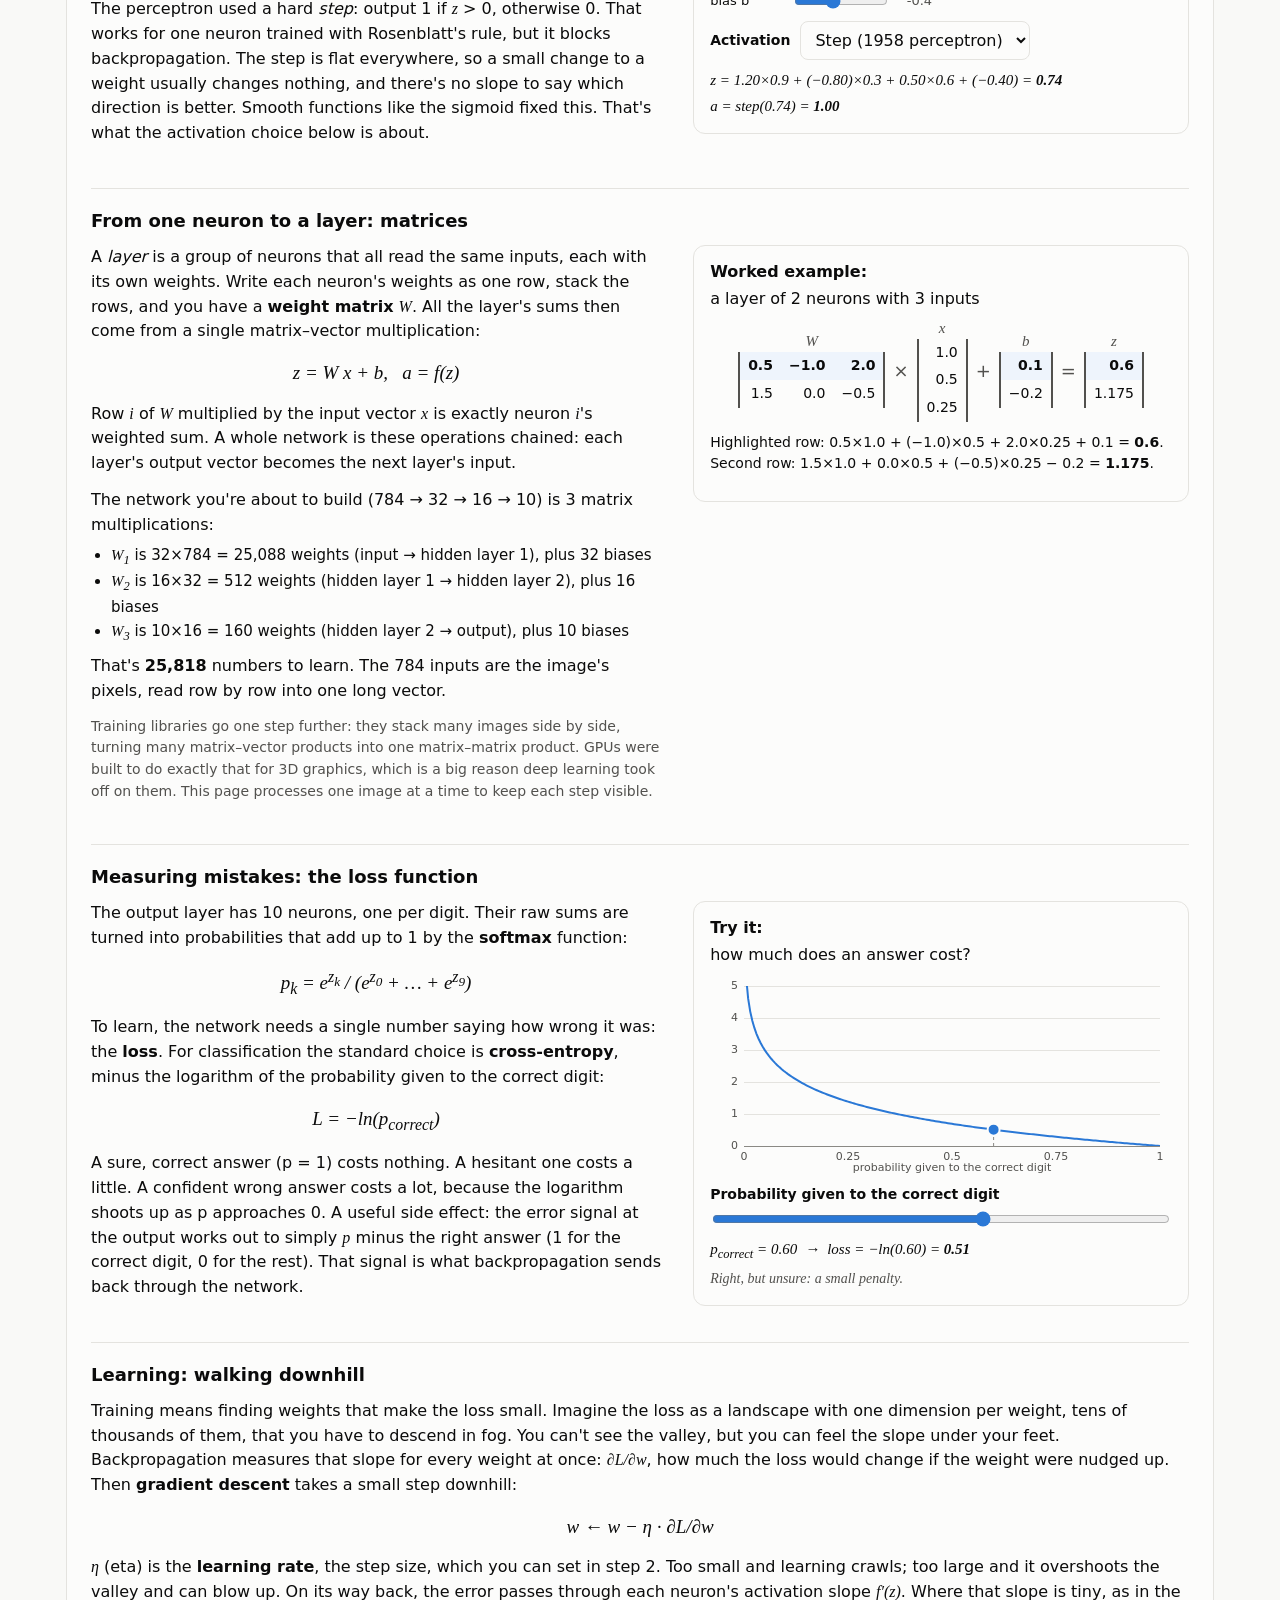
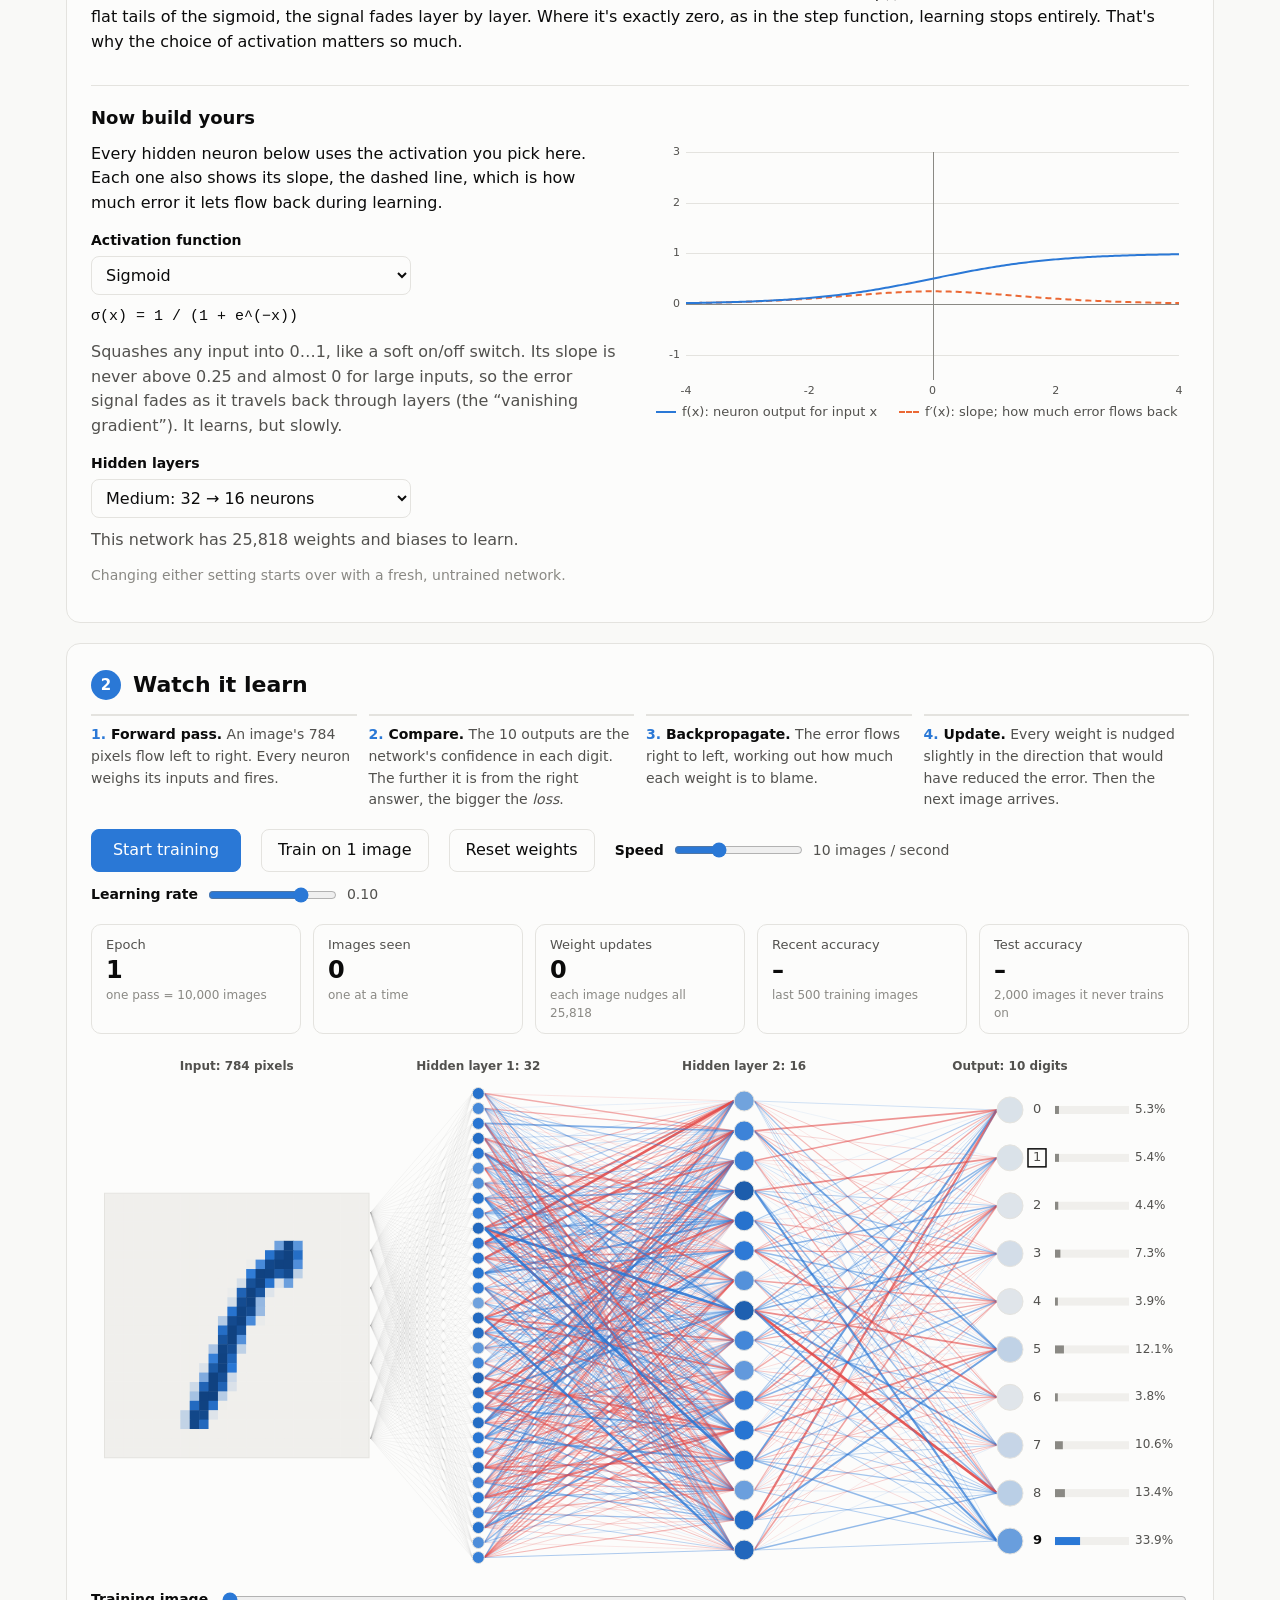
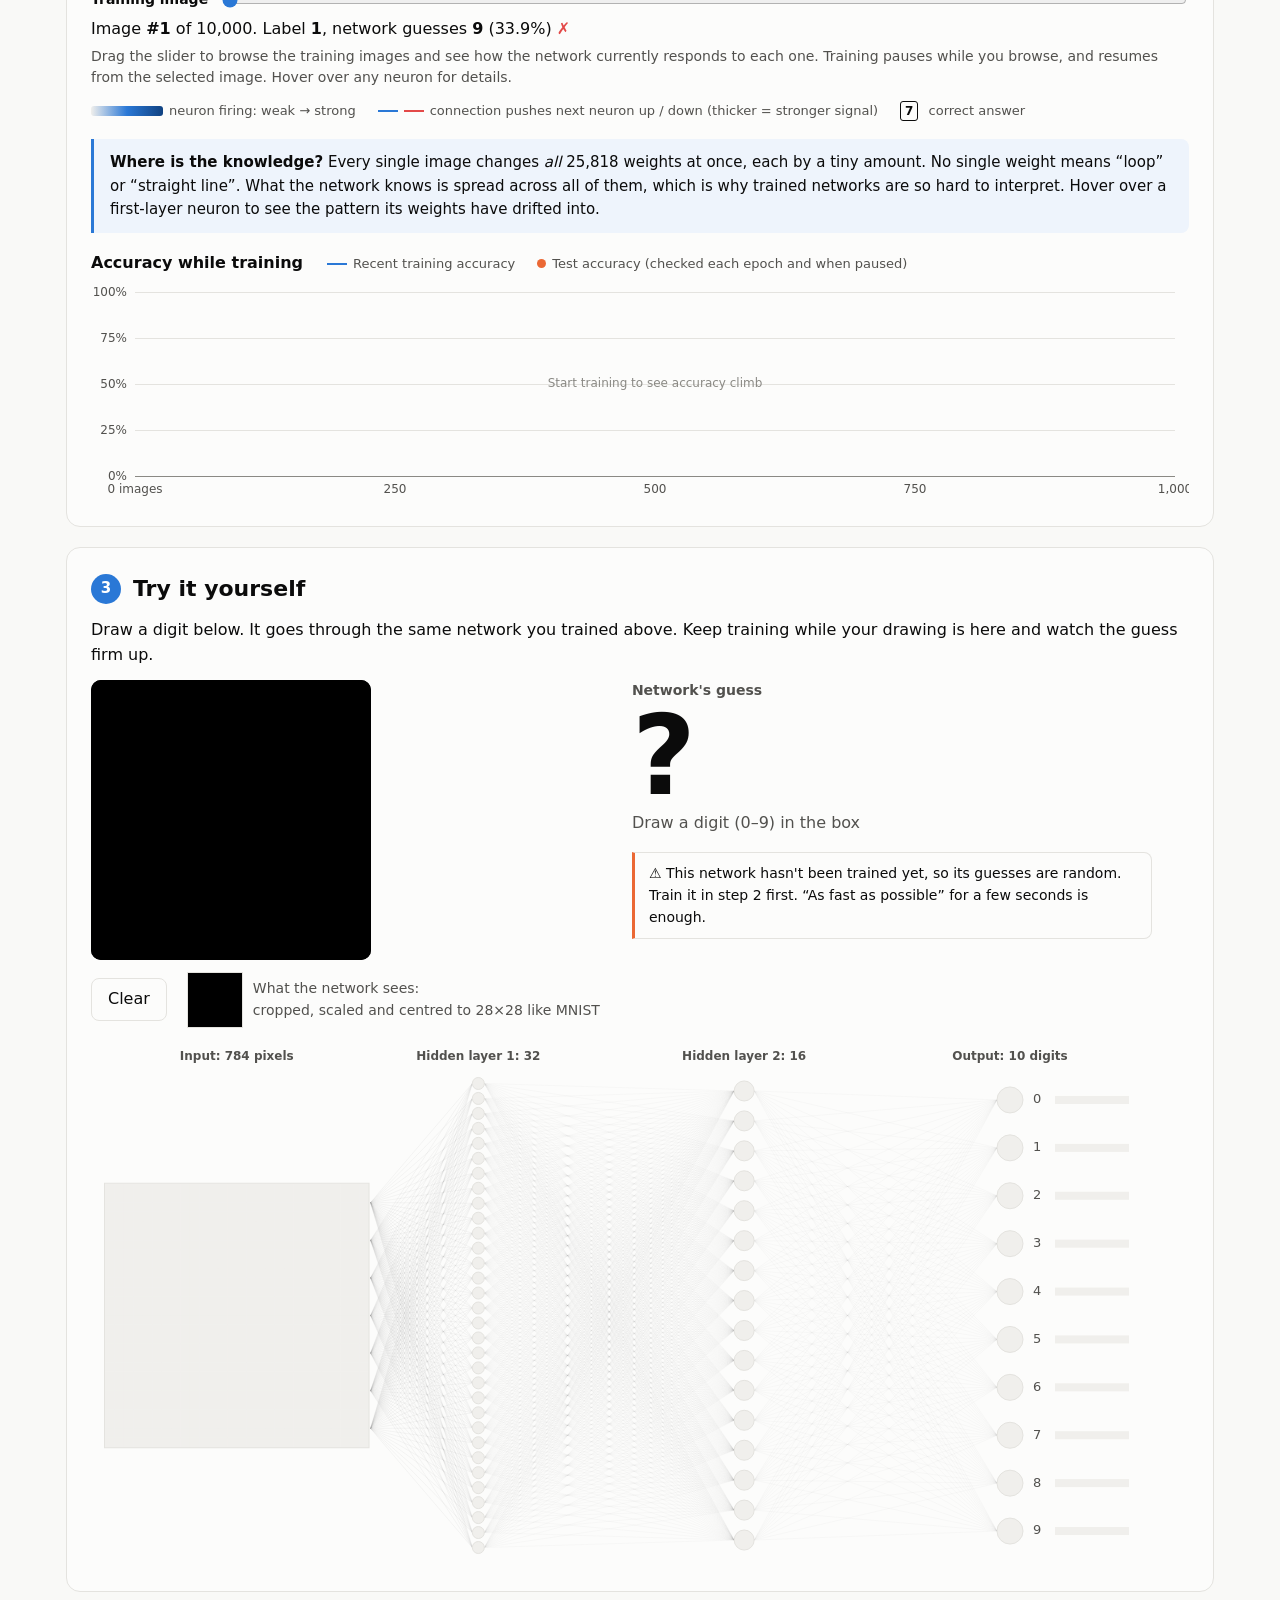
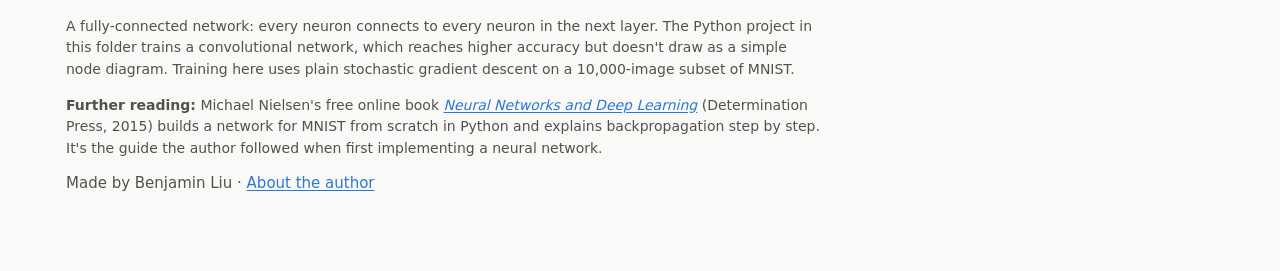
==== commit b4d09ec4: "Cite Nielsen's Neural Networks and Deep Learning; fix narrow diagram titles - "Further reading" note" ====
--- a/mnist-digits/web/index.html
+++ b/mnist-digits/web/index.html
@@ -5,9 +5,17 @@
   <meta name="viewport" content="width=device-width, initial-scale=1">
   <title>Inside a Neural Network</title>
   <meta name="description" content="Watch a neural network learn to read handwritten digits, explore activation functions, then draw your own digit and see which neurons light up.">
+  <link rel="canonical" href="https://d2ope19ru4i9ms.cloudfront.net/">
+  <meta property="og:site_name" content="Inside a Neural Network">
   <meta property="og:title" content="Inside a Neural Network">
   <meta property="og:description" content="An interactive walkthrough of how a neural network learns to recognise handwritten digits, running entirely in your browser.">
   <meta property="og:type" content="website">
+  <meta property="og:url" content="https://d2ope19ru4i9ms.cloudfront.net/">
+  <meta property="og:image" content="https://d2ope19ru4i9ms.cloudfront.net/og-image.png">
+  <meta property="og:image:width" content="1200">
+  <meta property="og:image:height" content="630">
+  <meta property="og:image:alt" content="A neural network diagram: a handwritten 7 flows through two hidden layers and lights up the output neuron for 7.">
+  <meta name="twitter:card" content="summary_large_image">
   <meta name="theme-color" content="#f9f9f7" media="(prefers-color-scheme: light)">
   <meta name="theme-color" content="#0d0d0d" media="(prefers-color-scheme: dark)">
   <link rel="icon" href="favicon.svg" type="image/svg+xml">
@@ -365,6 +373,13 @@
       The Python project in this folder trains a convolutional network, which reaches
       higher accuracy but doesn't draw as a simple node diagram. Training here uses plain
       stochastic gradient descent on a 10,000-image subset of MNIST.
+      <p class="further">
+        <strong>Further reading:</strong> Michael Nielsen's free online book
+        <a href="http://neuralnetworksanddeeplearning.com/about.html" rel="noopener"><cite>Neural Networks and Deep Learning</cite></a>
+        (Determination Press, 2015) builds a network for MNIST from scratch in Python and explains
+        backpropagation step by step. It's the guide the author followed when first implementing
+        a neural network.
+      </p>
       <p class="author-link">Made by Benjamin Liu · <a href="author.html">About the author</a></p>
     </footer>
   </main>
--- a/mnist-digits/web/style.css
+++ b/mnist-digits/web/style.css
@@ -208,6 +208,7 @@
 }
 
 footer { margin-top: 24px; max-width: 760px; }
+footer .further { margin-top: 14px; }
 footer .author-link { margin-top: 12px; font-size: 15px; }
 
 /* ---- links + author page ---- */
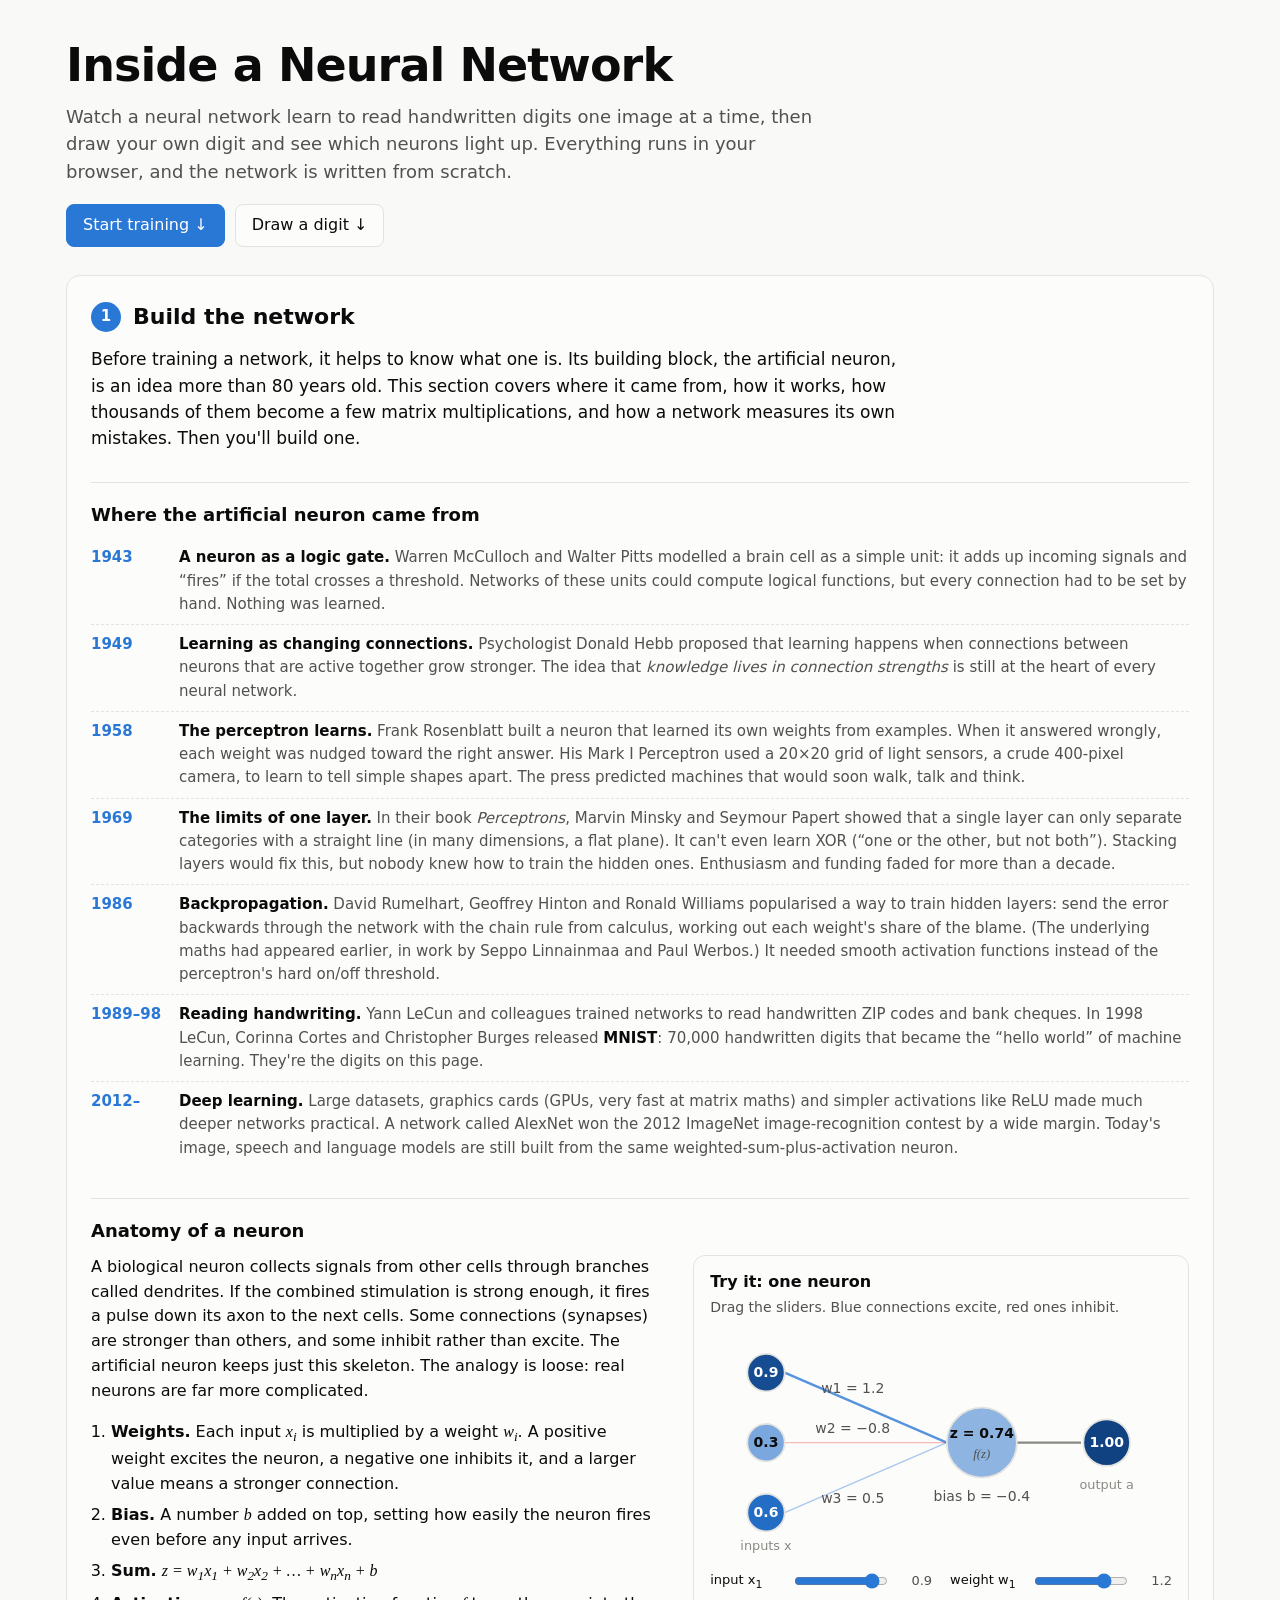
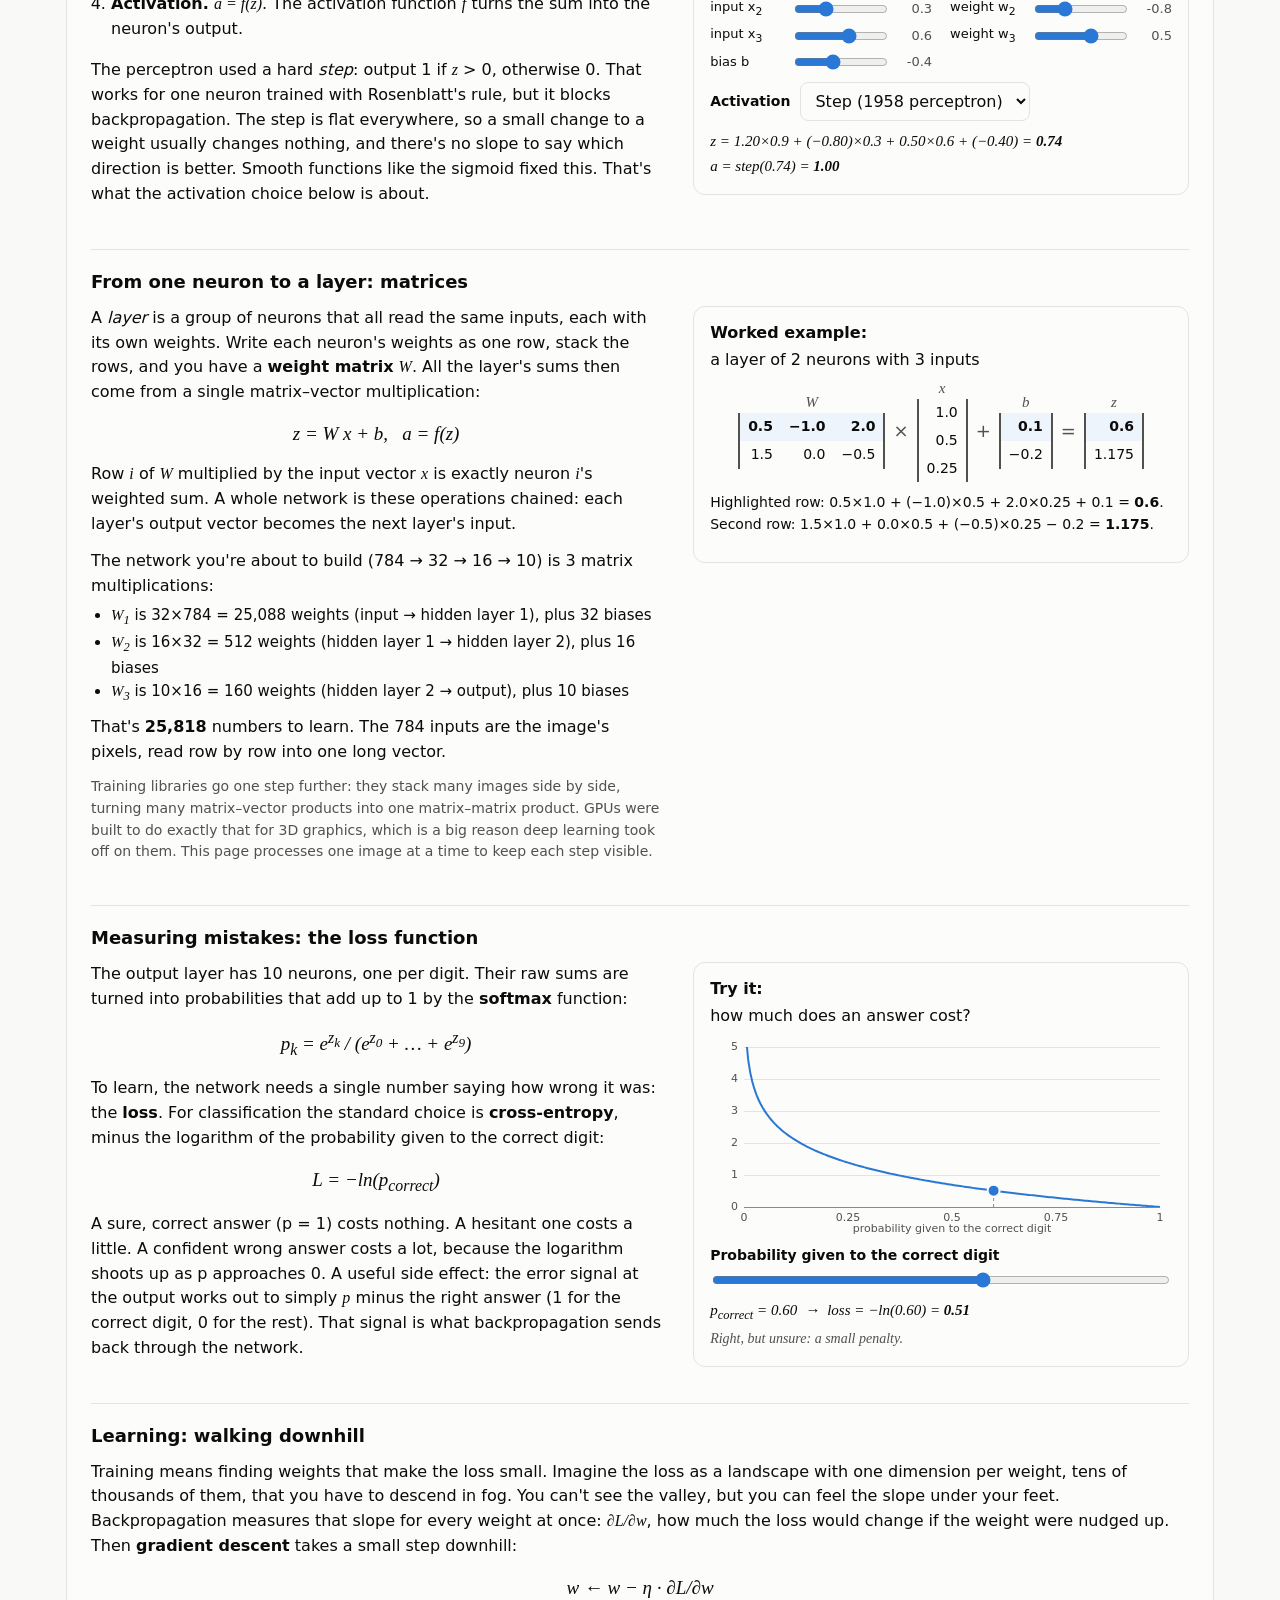
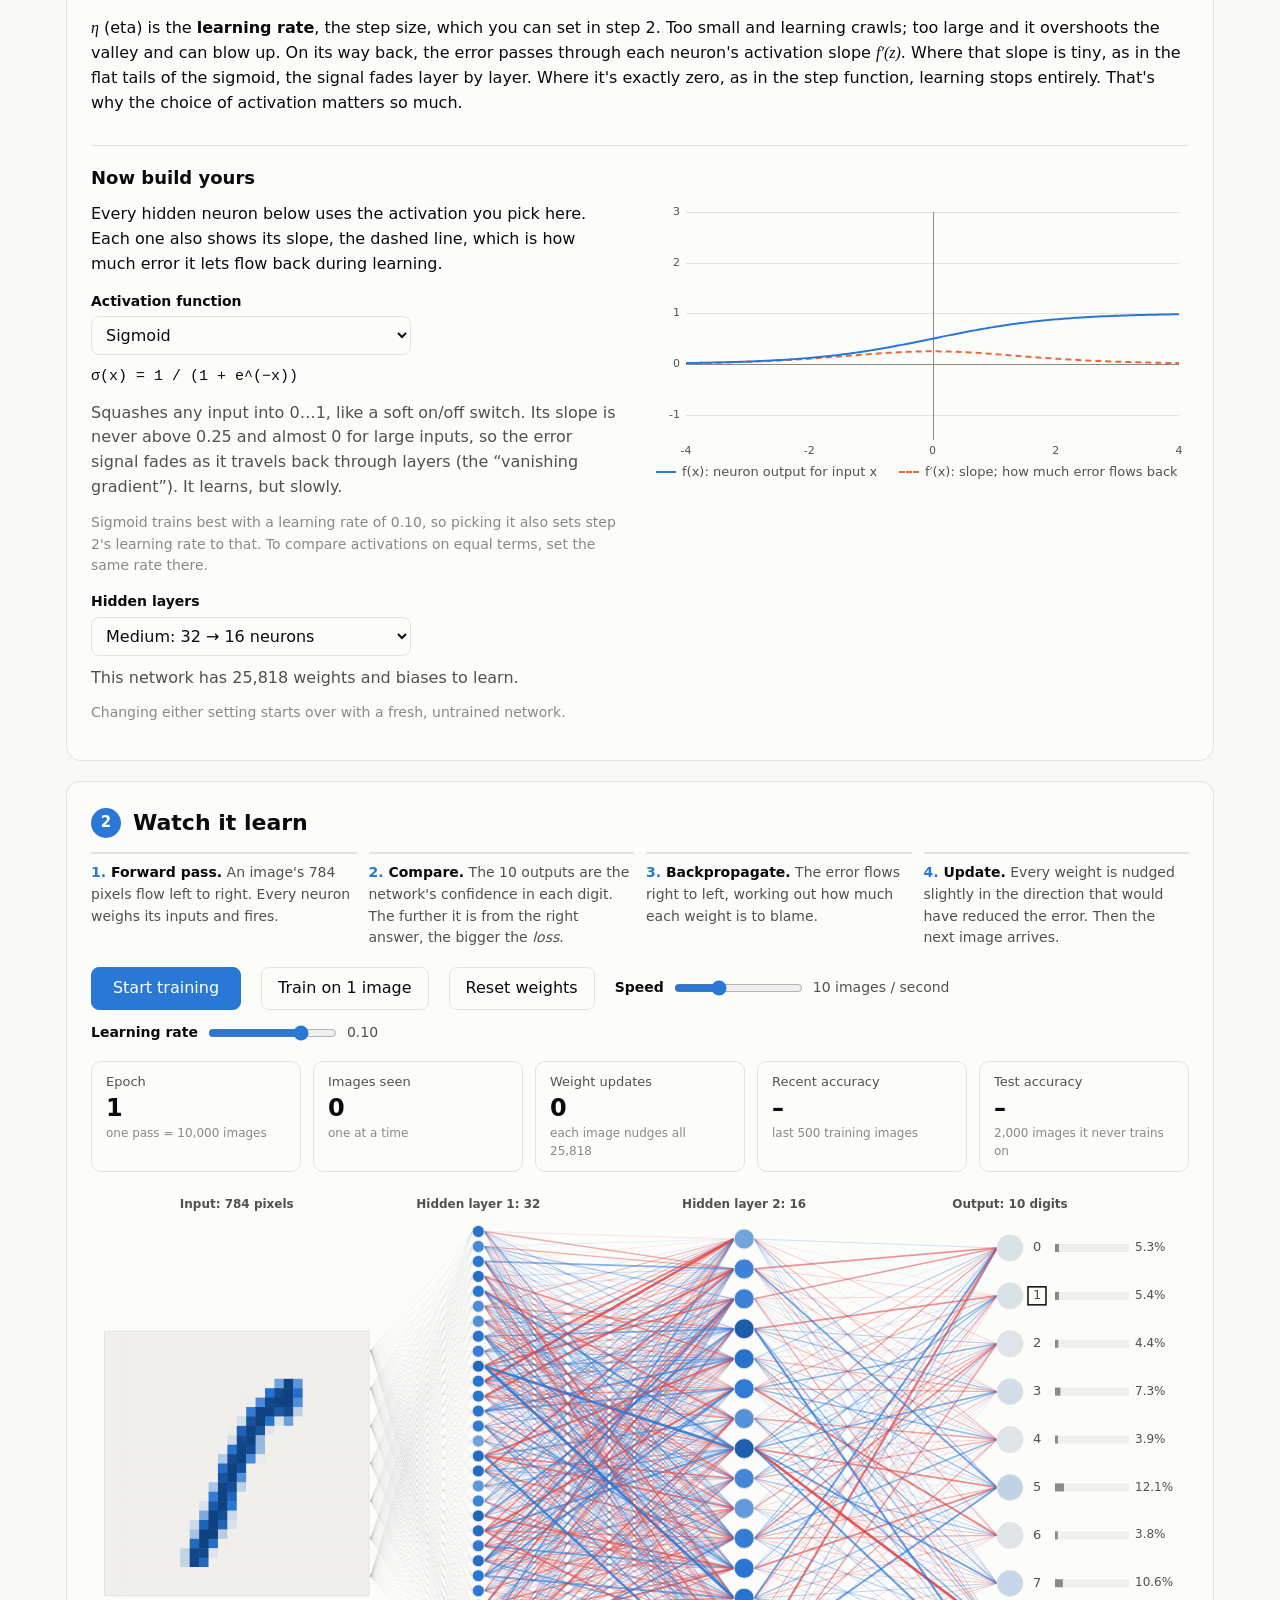
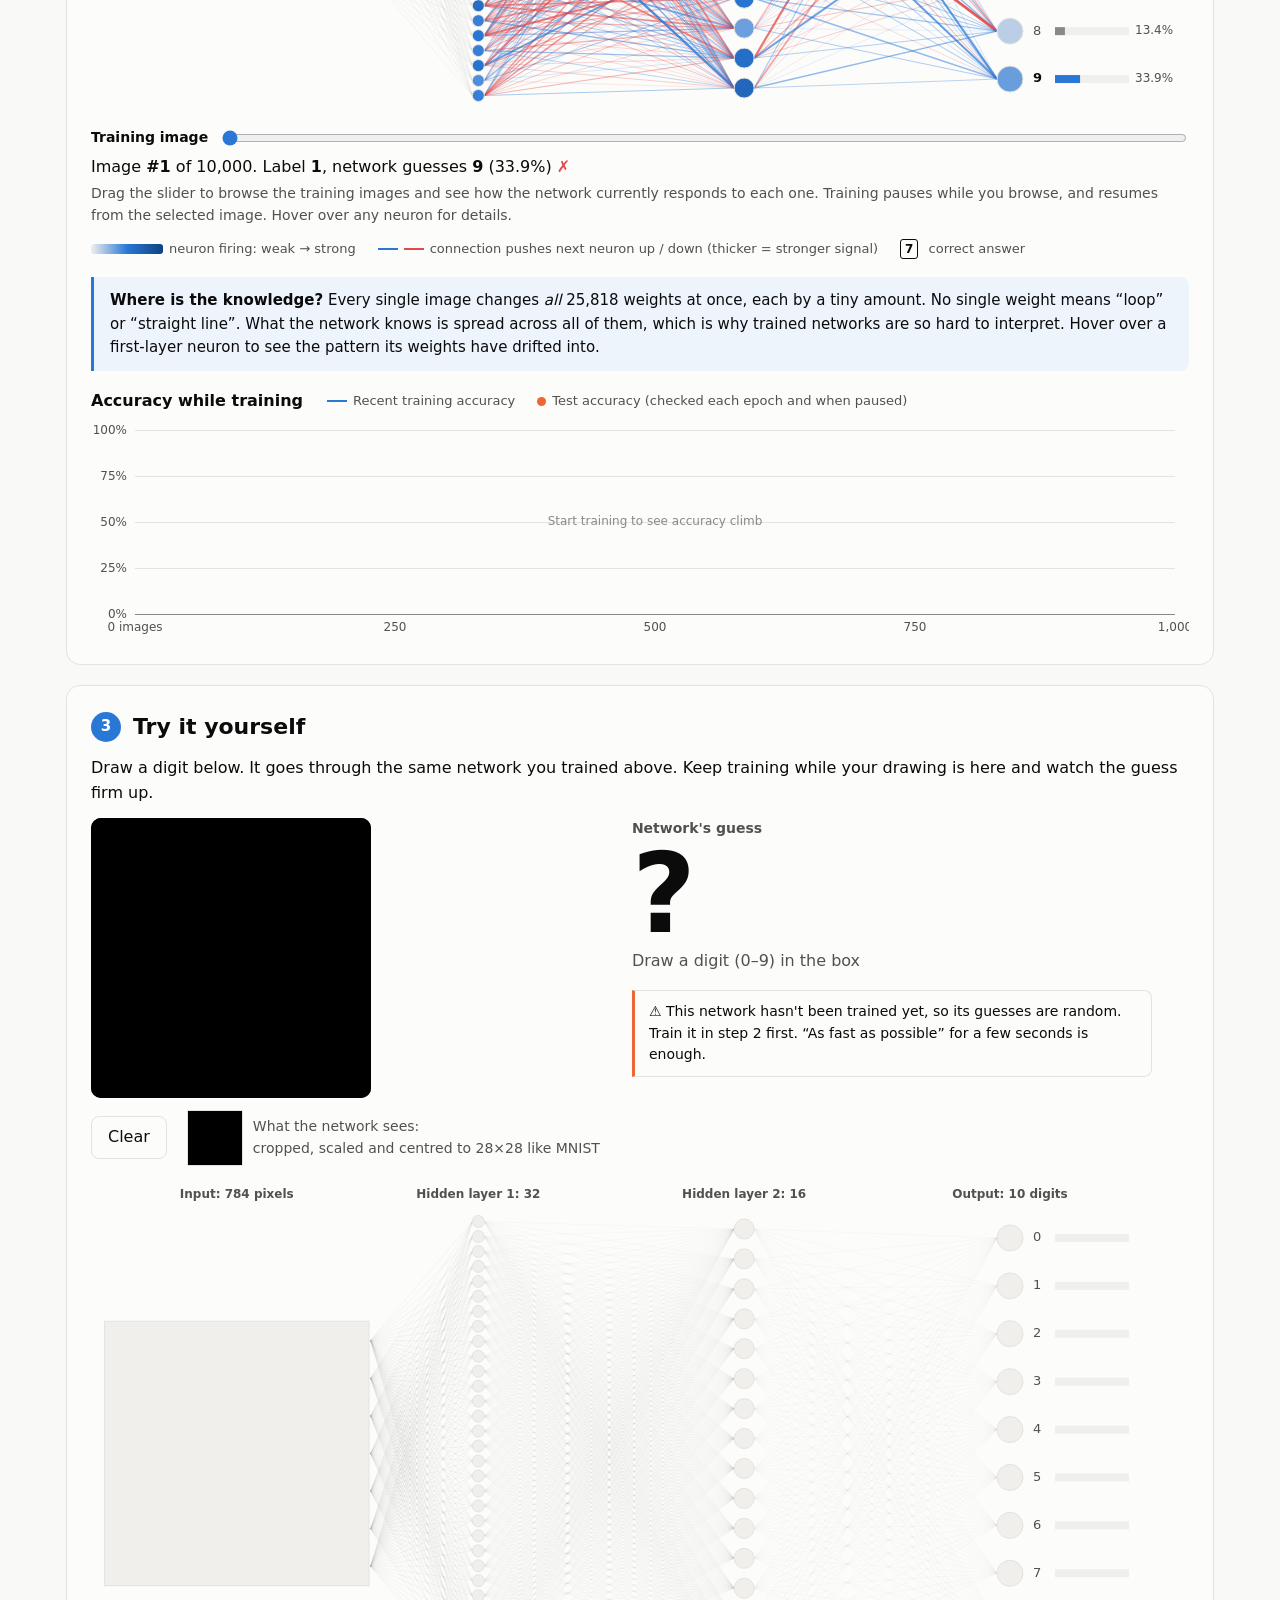
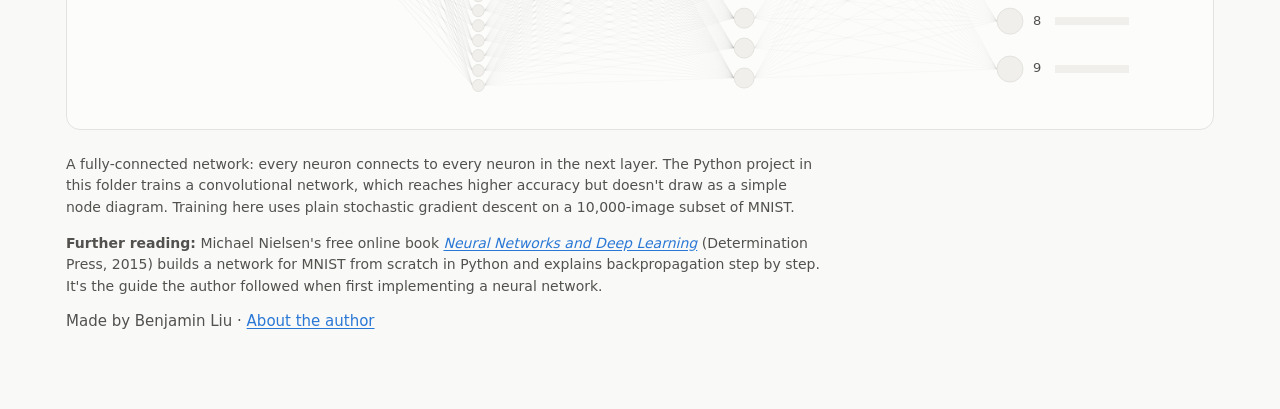
==== commit f35af369: "Make training problems visible and the start easier to find - Add "Start training" and "Draw a digit" ====
--- a/mnist-digits/web/index.html
+++ b/mnist-digits/web/index.html
@@ -5,13 +5,13 @@
   <meta name="viewport" content="width=device-width, initial-scale=1">
   <title>Inside a Neural Network</title>
   <meta name="description" content="Watch a neural network learn to read handwritten digits, explore activation functions, then draw your own digit and see which neurons light up.">
-  <link rel="canonical" href="https://d2ope19ru4i9ms.cloudfront.net/">
+  <link rel="canonical" href="https://nnplayground.dev/">
   <meta property="og:site_name" content="Inside a Neural Network">
   <meta property="og:title" content="Inside a Neural Network">
   <meta property="og:description" content="An interactive walkthrough of how a neural network learns to recognise handwritten digits, running entirely in your browser.">
   <meta property="og:type" content="website">
-  <meta property="og:url" content="https://d2ope19ru4i9ms.cloudfront.net/">
-  <meta property="og:image" content="https://d2ope19ru4i9ms.cloudfront.net/og-image.png">
+  <meta property="og:url" content="https://nnplayground.dev/">
+  <meta property="og:image" content="https://nnplayground.dev/og-image.png">
   <meta property="og:image:width" content="1200">
   <meta property="og:image:height" content="630">
   <meta property="og:image:alt" content="A neural network diagram: a handwritten 7 flows through two hidden layers and lights up the output neuron for 7.">
@@ -28,6 +28,10 @@
       Watch a neural network learn to read handwritten digits one image at a time, then draw
       your own digit and see which neurons light up. Everything runs in your browser, and the
       network is written from scratch.
+    </p>
+    <p class="hero-actions">
+      <a class="button primary" href="#train">Start training ↓</a>
+      <a class="button" href="#draw">Draw a digit ↓</a>
     </p>
     <p id="loading" class="loading" role="status">Loading 12,000 handwritten digits…</p>
     <noscript><p class="loading error">This page runs a neural network in your browser and needs JavaScript enabled.</p></noscript>
@@ -239,6 +243,7 @@
           </div>
           <p id="act-formula" class="formula"></p>
           <p id="act-about" class="muted"></p>
+          <p id="lr-note" class="note"></p>
           <div class="field">
             <label for="arch">Hidden layers</label>
             <select id="arch">
@@ -261,7 +266,7 @@
     </section>
 
     <!-- 2. Train ------------------------------------------------------------>
-    <section class="card" aria-labelledby="h-train">
+    <section class="card" id="train" aria-labelledby="h-train">
       <h2 id="h-train"><span class="step">2</span>Watch it learn</h2>
       <ol class="steps">
         <li><strong>Forward pass.</strong> An image's 784 pixels flow left to right. Every neuron
@@ -287,6 +292,7 @@
           <output id="lr-out"></output>
         </label>
       </div>
+      <p id="train-alert" class="warning alert" role="alert" hidden></p>
 
       <div class="stats">
         <div class="stat"><div class="label">Epoch</div><div class="value" id="st-epoch">1</div>
@@ -337,7 +343,7 @@
     </section>
 
     <!-- 3. Draw ------------------------------------------------------------->
-    <section class="card" aria-labelledby="h-draw">
+    <section class="card" id="draw" aria-labelledby="h-draw">
       <h2 id="h-draw"><span class="step">3</span>Try it yourself</h2>
       <p>
         Draw a digit below. It goes through the same network you trained above. Keep training
--- a/mnist-digits/web/style.css
+++ b/mnist-digits/web/style.css
@@ -50,6 +50,10 @@
 .hero { padding-top: 40px; padding-bottom: 8px; }
 h1 { font-size: clamp(30px, 4.5vw, 46px); line-height: 1.1; letter-spacing: -0.02em; margin: 0 0 12px; }
 .lede { font-size: 18px; color: var(--ink-2); max-width: 760px; margin: 0; }
+.hero-actions { display: flex; flex-wrap: wrap; gap: 10px; margin: 18px 0 0; }
+html { scroll-behavior: smooth; }
+@media (prefers-reduced-motion: reduce) { html { scroll-behavior: auto; } }
+section[id] { scroll-margin-top: 12px; }
 .loading { color: var(--ink-2); font-size: 15px; }
 .loading.error { color: var(--neg); font-weight: 600; }
 main { padding-bottom: 64px; transition: opacity .3s; }
@@ -128,12 +132,14 @@
 select {
   padding: 8px 10px; border-radius: 8px; border: 1px solid var(--border); background: var(--surface);
 }
-button {
+button, a.button {
   padding: 8px 16px; border-radius: 8px; border: 1px solid var(--border);
   background: var(--surface); cursor: pointer; font-weight: 500;
 }
-button:hover { border-color: var(--muted); }
-button.primary { background: var(--pos); border-color: var(--pos); color: #fff; min-width: 150px; }
+button:hover:not(:disabled) { border-color: var(--muted); }
+button:disabled { opacity: .45; cursor: not-allowed; }
+a.button { display: inline-block; text-decoration: none; color: var(--ink); }
+button.primary, a.button.primary { background: var(--pos); border-color: var(--pos); color: #fff; min-width: 150px; }
 button:focus-visible, select:focus-visible, input:focus-visible { outline: 2px solid var(--pos); outline-offset: 2px; }
 input[type="range"] { accent-color: var(--pos); }
 
@@ -206,6 +212,8 @@
   margin-top: 16px; padding: 10px 14px; border: 1px solid var(--border); border-left: 3px solid var(--series-2);
   border-radius: 0 8px 8px 0; font-size: 14px; max-width: 520px;
 }
+
+.warning.alert { border-left-color: var(--neg); max-width: none; margin: 4px 0 16px; }
 
 footer { margin-top: 24px; max-width: 760px; }
 footer .further { margin-top: 14px; }
